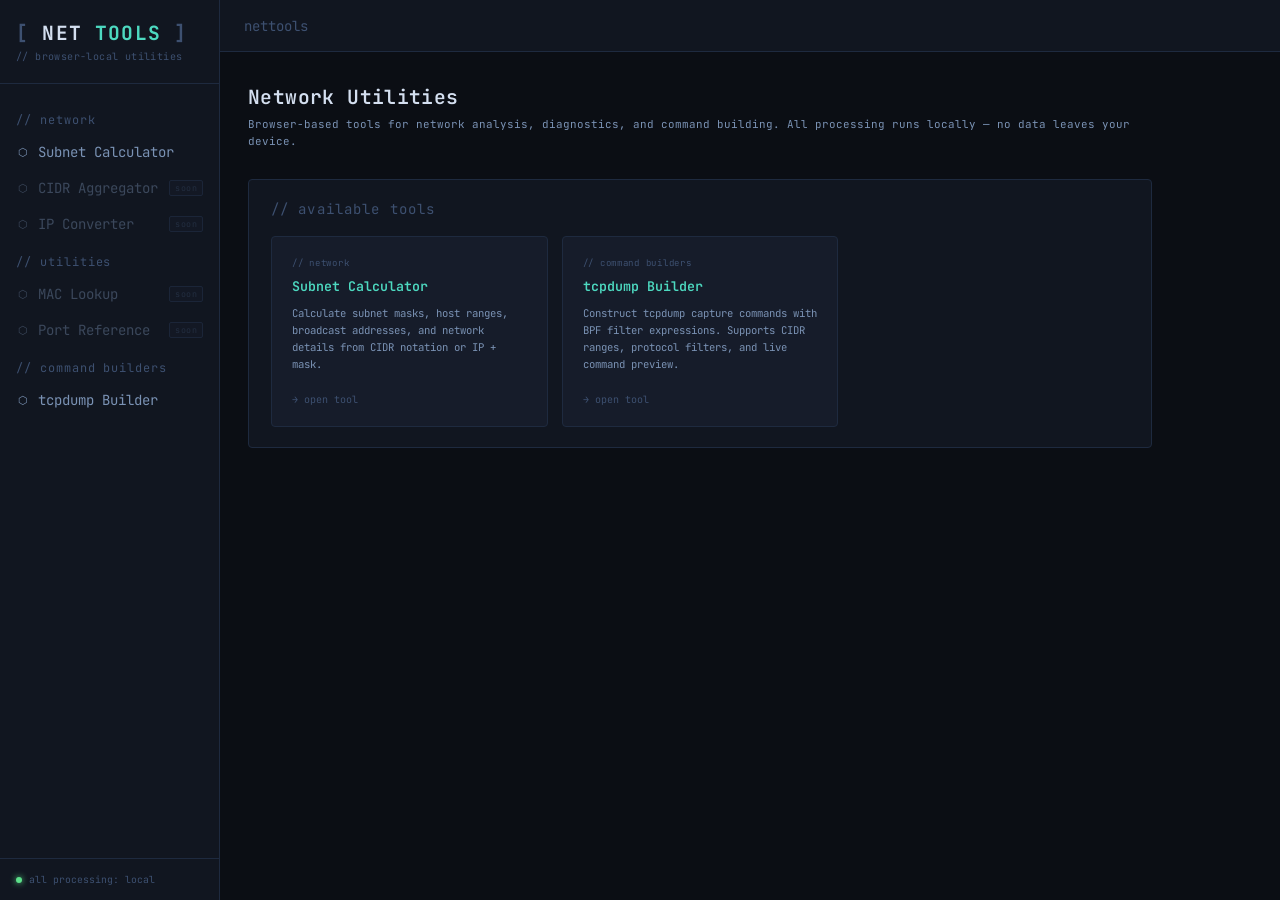
==== html/index.html @ 1a69f7a0 "separated the sidebar js from the main app.js file to make it more modular and easier to maintain. A" ====
<!DOCTYPE html>
<html lang="en">
<head>
  <meta charset="UTF-8" />
  <meta name="viewport" content="width=device-width, initial-scale=1.0" />
  <link rel="icon" type="image/svg+xml" href="favicon.svg" />
  <title>NetTools — Browser-Based Network Utilities</title>
  <link rel="preconnect" href="https://fonts.googleapis.com" />
  <link rel="preconnect" href="https://fonts.gstatic.com" crossorigin />
  <link href="https://fonts.googleapis.com/css2?family=JetBrains+Mono:wght@300;400;500;600;700&display=swap" rel="stylesheet" />
  <link rel="stylesheet" href="css/main.css" />
</head>
<body>
  <div id="sidebar-mount"></div>

  <!-- Main Content -->
  <main class="main-content">
    <header class="topbar">
      <div class="topbar-left">
        <button class="sidebar-toggle" id="sidebarToggle" aria-label="Toggle sidebar">☰</button>
        <div class="breadcrumb">
          <span class="bc-root">nettools</span>
        </div>
      </div>
    </header>

    <!-- Home -->
    <div class="tool-view" id="tool-home">
      <div class="tool-header">
        <h1 class="tool-title">Network Utilities</h1>
        <p class="tool-desc">Browser-based tools for network analysis, diagnostics, and command building. All processing runs locally — no data leaves your device.</p>
      </div>

      <div class="tool-body">
        <section class="panel">
          <div class="panel-label">// available tools</div>
          <div class="tool-cards">

            <a href="subnet.html" class="tool-card">
              <div class="tool-card-section">// network</div>
              <div class="tool-card-name">Subnet Calculator</div>
              <div class="tool-card-desc">Calculate subnet masks, host ranges, broadcast addresses, and network details from CIDR notation or IP + mask.</div>
              <div class="tool-card-arrow">→ open tool</div>
            </a>

            <a href="tcpdump.html" class="tool-card">
              <div class="tool-card-section">// command builders</div>
              <div class="tool-card-name">tcpdump Builder</div>
              <div class="tool-card-desc">Construct tcpdump capture commands with BPF filter expressions. Supports CIDR ranges, protocol filters, and live command preview.</div>
              <div class="tool-card-arrow">→ open tool</div>
            </a>

          </div>
        </section>
      </div>
    </div>
  </main>

  <script src="js/sidebar.js"></script>
</body>
</html>
---- html/css/main.css ----
/* ============================================================
   NetTools — Main Stylesheet
   Theme: terminal / network diagnostics
   Font:  JetBrains Mono throughout
   ============================================================ */

/* --- Tokens ------------------------------------------------ */
:root {
  --bg-base:       #0b0e14;
  --bg-surface:    #111620;
  --bg-raised:     #161c2a;
  --bg-hover:      #1c2436;

  --border:        #1e2a3f;
  --border-bright: #2a3d5c;

  --cyan:          #4dd9c0;
  --cyan-dim:      #2a7d6e;
  --cyan-glow:     rgba(77,217,192,0.15);

  --amber:         #e6a817;
  --red:           #e05c5c;
  --green:         #5ce08a;

  --text-primary:  #d4dff0;
  --text-secondary:#7a92b4;
  --text-muted:    #3d5070;

  --radius:        4px;
  --sidebar-w:     220px;
  --topbar-h:      52px;

  --font: 'JetBrains Mono', 'Fira Code', 'Consolas', monospace;
}

/* --- Reset ------------------------------------------------- */
*, *::before, *::after { box-sizing: border-box; margin: 0; padding: 0; }
html { font-size: 14px; }
body {
  font-family: var(--font);
  background: var(--bg-base);
  color: var(--text-primary);
  min-height: 100vh;
  display: flex;
  overflow-x: hidden;
}
a { color: var(--cyan); text-decoration: none; }
button { font-family: var(--font); cursor: pointer; }
input  { font-family: var(--font); }

/* --- Sidebar ---------------------------------------------- */
.sidebar {
  width: var(--sidebar-w);
  min-height: 100vh;
  background: var(--bg-surface);
  border-right: 1px solid var(--border);
  display: flex;
  flex-direction: column;
  position: fixed;
  top: 0; left: 0;
  z-index: 100;
  transition: transform 0.2s ease;
}

.sidebar-header {
  padding: 24px 16px 20px;
  border-bottom: 1px solid var(--border);
}

.logo {
  display: block;
  font-size: 1.4rem;
  font-weight: 700;
  letter-spacing: 0.06em;
  line-height: 1;
  color: inherit;
  text-decoration: none;
}
.logo-bracket { color: var(--text-muted); }
.logo-text    { color: var(--text-primary); }
.logo-accent  { color: var(--cyan); }

.logo-sub {
  font-size: 0.72rem;
  color: var(--text-muted);
  margin-top: 6px;
  letter-spacing: 0.04em;
}

/* Nav */
.tool-nav {
  flex: 1;
  padding: 16px 0;
  overflow-y: auto;
}

.nav-section-label {
  font-size: .85rem;
  color: var(--text-muted);
  letter-spacing: 0.08em;
  padding: 12px 16px 6px;
}

.nav-item {
  display: flex;
  align-items: center;
  gap: 10px;
  padding: 9px 16px;
  color: var(--text-secondary);
  font-size: 1rem;
  cursor: pointer;
  transition: background 0.15s, color 0.15s;
  border-left: 2px solid transparent;
  position: relative;
}
.nav-item:hover:not(.disabled) {
  background: var(--bg-hover);
  color: var(--text-primary);
}
.nav-item.active {
  color: var(--cyan);
  border-left-color: var(--cyan);
  background: var(--cyan-glow);
}
.nav-item.disabled {
  opacity: 0.4;
  cursor: not-allowed;
}
.nav-icon { font-size: 0.75rem; flex-shrink: 0; }
.nav-label { flex: 1; }
.nav-badge {
  font-size: 0.6rem;
  background: var(--bg-raised);
  border: 1px solid var(--border-bright);
  color: var(--text-muted);
  padding: 1px 5px;
  border-radius: 2px;
  letter-spacing: 0.05em;
}

.sidebar-footer {
  padding: 14px 16px;
  border-top: 1px solid var(--border);
  font-size: 0.7rem;
  color: var(--text-muted);
  display: flex;
  align-items: center;
  gap: 7px;
}
.footer-dot {
  width: 6px; height: 6px;
  border-radius: 50%;
  background: var(--text-muted);
  flex-shrink: 0;
}
.footer-dot.online { background: var(--green); box-shadow: 0 0 6px var(--green); }

/* --- Main -------------------------------------------------- */
.main-content {
  flex: 1;
  margin-left: var(--sidebar-w);
  display: flex;
  flex-direction: column;
  min-height: 100vh;
}

/* Topbar */
.topbar {
  height: var(--topbar-h);
  border-bottom: 1px solid var(--border);
  display: flex;
  align-items: center;
  justify-content: space-between;
  padding: 0 24px;
  background: var(--bg-surface);
  position: sticky;
  top: 0;
  z-index: 50;
}
.topbar-left { display: flex; align-items: center; gap: 14px; }

.sidebar-toggle {
  display: none;
  background: none;
  border: 1px solid var(--border);
  color: var(--text-secondary);
  padding: 4px 8px;
  border-radius: var(--radius);
  font-size: 1rem;
  line-height: 1;
}

.breadcrumb { font-size: 1rem; color: var(--text-muted); }
.bc-sep { margin: 0 5px; }
.bc-current { color: var(--text-secondary); }

.privacy-badge {
  font-size: 0.7rem;
  color: var(--green);
  display: flex;
  align-items: center;
  gap: 6px;
  border: 1px solid rgba(92,224,138,0.25);
  background: rgba(92,224,138,0.06);
  padding: 4px 10px;
  border-radius: 2px;
}
.privacy-badge .dot {
  width: 5px; height: 5px;
  border-radius: 50%;
  background: var(--green);
  box-shadow: 0 0 5px var(--green);
}

/* --- Tool View -------------------------------------------- */
.tool-view { padding: 32px 28px; max-width: 960px; }

.tool-header { margin-bottom: 28px; }
.tool-title {
  font-size: 1.4rem;
  font-weight: 600;
  color: var(--text-primary);
  letter-spacing: 0.02em;
  margin-bottom: 6px;
}
.tool-desc {
  font-size: 0.78rem;
  color: var(--text-secondary);
  line-height: 1.6;
}

.tool-body { display: flex; flex-direction: column; gap: 20px; }

/* --- Panels ----------------------------------------------- */
.panel {
  background: var(--bg-surface);
  border: 1px solid var(--border);
  border-radius: var(--radius);
  padding: 20px 22px;
}

.panel-label {
  font-size: 1rem;
  color: var(--text-muted);
  letter-spacing: 0.08em;
  margin-bottom: 18px;
}

/* --- Inputs ----------------------------------------------- */
.input-group { margin-bottom: 16px; }
.input-group.half { flex: 1; margin-bottom: 0; }

.field-label {
  display: block;
  font-size: 0.85rem;
  color: var(--text-secondary);
  margin-bottom: 7px;
  letter-spacing: 0.04em;
}

.mono-input {
  background: var(--bg-base);
  border: 1px solid var(--border-bright);
  color: var(--text-primary);
  padding: 10px 14px;
  border-radius: var(--radius);
  font-size: 0.9rem;
  width: 100%;
  outline: none;
  transition: border-color 0.15s, box-shadow 0.15s;
}
.mono-input:focus {
  border-color: var(--cyan);
  box-shadow: 0 0 0 2px var(--cyan-glow);
}
.mono-input.large { font-size: 1.05rem; padding: 12px 16px; }
.mono-input.inline {
  width: 60px;
  display: inline-block;
  padding: 4px 8px;
  font-size: 0.85rem;
  margin: 0 6px;
  vertical-align: middle;
}
.mono-input.error { border-color: var(--red); box-shadow: 0 0 0 2px rgba(224,92,92,0.15); }

.input-row {
  display: flex;
  gap: 10px;
}
.input-row .mono-input { flex: 1; }

.input-hint {
  font-size: 0.7rem;
  color: var(--text-muted);
  margin-top: 8px;
}
.hint-val {
  color: var(--cyan-dim);
  cursor: pointer;
  transition: color 0.15s;
}
.hint-val:hover { color: var(--cyan); }

.divider-or {
  text-align: center;
  font-size: 0.7rem;
  color: var(--text-muted);
  margin: 16px 0;
  letter-spacing: 0.06em;
}

.split-input { display: flex; gap: 16px; }

.error-box {
  background: rgba(224,92,92,0.08);
  border: 1px solid rgba(224,92,92,0.3);
  color: var(--red);
  padding: 10px 14px;
  border-radius: var(--radius);
  font-size: 0.8rem;
  margin-top: 12px;
}

/* --- Buttons ---------------------------------------------- */
.btn-primary {
  background: var(--cyan);
  color: var(--bg-base);
  border: none;
  padding: 10px 20px;
  border-radius: var(--radius);
  font-size: 0.85rem;
  font-weight: 600;
  letter-spacing: 0.04em;
  transition: opacity 0.15s, transform 0.1s;
  white-space: nowrap;
}
.btn-primary:hover  { opacity: 0.88; }
.btn-primary:active { transform: scale(0.97); }

.btn-secondary {
  background: transparent;
  color: var(--cyan);
  border: 1px solid var(--cyan-dim);
  padding: 7px 16px;
  border-radius: var(--radius);
  font-size: 0.82rem;
  font-weight: 500;
  transition: background 0.15s, border-color 0.15s;
}
.btn-secondary:hover {
  background: var(--cyan-glow);
  border-color: var(--cyan);
}

/* --- Results Grid ----------------------------------------- */
.result-grid {
  display: grid;
  grid-template-columns: repeat(auto-fill, minmax(260px, 1fr));
  gap: 12px;
}

.result-card {
  background: var(--bg-raised);
  border: 1px solid var(--border);
  border-radius: var(--radius);
  padding: 14px 16px;
  position: relative;
  transition: border-color 0.15s;
}
.result-card:hover { border-color: var(--border-bright); }

.result-card.highlight {
  border-color: var(--cyan-dim);
  background: linear-gradient(135deg, var(--bg-raised), rgba(77,217,192,0.04));
}

.result-label {
  font-size: 0.68rem;
  color: var(--text-muted);
  letter-spacing: 0.07em;
  text-transform: uppercase;
  margin-bottom: 6px;
}

.result-value {
  font-size: 1rem;
  font-weight: 500;
  color: var(--text-primary);
  word-break: break-all;
}
.result-value.cyan { color: var(--cyan); }
.result-value.amber { color: var(--amber); }
.result-value.green { color: var(--green); }
.result-value.red   { color: var(--red); }

.result-sub {
  font-size: 0.7rem;
  color: var(--text-secondary);
  margin-top: 4px;
}

.copy-btn {
  position: absolute;
  top: 10px; right: 10px;
  background: none;
  border: 1px solid var(--border);
  color: var(--text-muted);
  font-size: 0.65rem;
  padding: 2px 6px;
  border-radius: 2px;
  opacity: 0;
  transition: opacity 0.15s, color 0.15s, border-color 0.15s;
  font-family: var(--font);
}
.result-card:hover .copy-btn { opacity: 1; }
.copy-btn:hover { color: var(--cyan); border-color: var(--cyan-dim); }
.copy-btn.copied { color: var(--green); border-color: var(--green); opacity: 1; }

/* --- Address Map ------------------------------------------ */
.map-legend {
  display: flex;
  gap: 18px;
  font-size: 0.72rem;
  color: var(--text-secondary);
  margin-bottom: 14px;
  flex-wrap: wrap;
}
.legend-dot {
  display: inline-block;
  width: 8px; height: 8px;
  border-radius: 1px;
  margin-right: 5px;
  vertical-align: middle;
}
.legend-dot.network   { background: var(--amber); }
.legend-dot.broadcast { background: var(--red); }
.legend-dot.usable    { background: var(--cyan); }

.addr-map {
  display: flex;
  flex-wrap: wrap;
  gap: 2px;
  min-height: 32px;
}

.addr-block {
  height: 18px;
  border-radius: 1px;
  transition: opacity 0.2s;
  cursor: default;
  position: relative;
}
.addr-block.network   { background: var(--amber); }
.addr-block.broadcast { background: var(--red); }
.addr-block.usable    { background: var(--cyan); opacity: 0.55; }
.addr-block:hover { opacity: 1 !important; }

.map-note {
  font-size: 0.7rem;
  color: var(--text-muted);
  margin-top: 10px;
  line-height: 1.5;
}

/* --- Subnet Split ----------------------------------------- */
.split-controls {
  display: flex;
  align-items: center;
  gap: 12px;
  flex-wrap: wrap;
  margin-bottom: 16px;
  font-size: 0.82rem;
  color: var(--text-secondary);
}

.subnets-table-wrap {
  overflow-x: auto;
}

.subnets-table {
  width: 100%;
  border-collapse: collapse;
  font-size: 0.78rem;
}
.subnets-table th {
  text-align: left;
  color: var(--text-muted);
  font-size: 0.68rem;
  letter-spacing: 0.07em;
  text-transform: uppercase;
  padding: 6px 12px;
  border-bottom: 1px solid var(--border);
}
.subnets-table td {
  padding: 8px 12px;
  border-bottom: 1px solid var(--border);
  color: var(--text-primary);
  white-space: nowrap;
}
.subnets-table tr:last-child td { border-bottom: none; }
.subnets-table tr:hover td { background: var(--bg-hover); }
.subnets-table td.mono-cell { font-size: 0.82rem; }
.subnets-table td.dim { color: var(--text-secondary); }

.table-overflow-note {
  font-size: 0.7rem;
  color: var(--text-muted);
  margin-top: 10px;
  font-style: italic;
}

/* --- Responsive ------------------------------------------- */
@media (max-width: 720px) {
  .sidebar {
    transform: translateX(-100%);
  }
  .sidebar.open {
    transform: translateX(0);
  }
  .sidebar-toggle { display: block; }
  .main-content { margin-left: 0; }
  .tool-view { padding: 20px 16px; }
  .split-input { flex-direction: column; }
  .result-grid { grid-template-columns: 1fr; }
}

/* --- tcpdump Builder -------------------------------------- */

/* Side-by-side pair of inputs (verbosity + count) */
.tcpdump-row {
  display: flex;
  gap: 16px;
  margin-bottom: 16px;
}
.tcpdump-row .input-group { flex: 1; margin-bottom: 0; }

/* Select styled to match mono-input */
select.mono-input {
  appearance: none;
  -webkit-appearance: none;
  background-image: url("data:image/svg+xml,%3Csvg xmlns='http://www.w3.org/2000/svg' width='10' height='6' viewBox='0 0 10 6'%3E%3Cpath fill='%237a92b4' d='M0 0l5 6 5-6z'/%3E%3C/svg%3E");
  background-repeat: no-repeat;
  background-position: right 12px center;
  padding-right: 32px;
  cursor: pointer;
}
select.mono-input option { background: var(--bg-raised); }

.filter-proto { max-width: 260px; }

/* Checkbox toggle rows — stacked with generous vertical spacing */
.option-toggles {
  display: flex;
  flex-direction: column;
  gap: 14px;
  margin-top: 20px;
  padding-top: 16px;
  border-top: 1px solid var(--border);
}

.toggle-row {
  display: flex;
  align-items: center;
  gap: 10px;
  cursor: pointer;
  font-size: 0.8rem;
  color: var(--text-secondary);
  transition: color 0.15s;
  user-select: none;
}
.toggle-row:hover { color: var(--text-primary); }

.toggle-check {
  accent-color: var(--cyan);
  width: 14px;
  height: 14px;
  flex-shrink: 0;
  cursor: pointer;
}

.toggle-label {
  display: flex;
  align-items: center;
  gap: 8px;
}

.toggle-flag {
  font-size: 0.7rem;
  color: var(--cyan);
  border: 1px solid var(--cyan-dim);
  padding: 1px 5px;
  border-radius: 2px;
  letter-spacing: 0.04em;
}

/* Filter grid — three columns (src / dst / either) */
.filter-grid {
  display: grid;
  grid-template-columns: 1fr 1fr 1fr;
  gap: 24px;
  margin-top: 20px;
}

.filter-section-label {
  font-size: 0.65rem;
  color: var(--text-muted);
  letter-spacing: 0.1em;
  margin-bottom: 12px;
  padding-bottom: 7px;
  border-bottom: 1px solid var(--border);
}

/* Per-field validation messages */
.field-msg {
  font-size: 0.68rem;
  margin-top: 5px;
  line-height: 1.4;
  min-height: 0;
}
.field-msg.error   { color: var(--red); }
.field-msg.warning { color: var(--amber); }

/* Command output error state — amber border when inputs have errors */
.cmd-output.has-errors {
  border-color: rgba(230,168,23,0.5);
}

/* Disabled copy button */
.btn-primary:disabled {
  opacity: 0.35;
  cursor: not-allowed;
}
.btn-primary:disabled:hover { opacity: 0.35; }

/* Static hint keyword (no hover behavior) */
.hint-val-static {
  color: var(--cyan-dim);
  font-family: var(--font);
}

/* Generated command output block */
.cmd-output {
  display: flex;
  align-items: flex-start;
  gap: 10px;
  background: var(--bg-base);
  border: 1px solid var(--border-bright);
  border-radius: var(--radius);
  padding: 16px 20px;
  margin-bottom: 16px;
  min-height: 60px;
}

.cmd-prompt {
  color: var(--cyan);
  font-size: 1rem;
  line-height: 1.6;
  flex-shrink: 0;
  margin-top: 1px;
}

.cmd-output code {
  font-family: var(--font);
  font-size: 0.92rem;
  color: var(--text-primary);
  line-height: 1.6;
  word-break: break-all;
  white-space: pre-wrap;
  flex: 1;
}

/* Copy button row */
.cmd-actions {
  display: flex;
  align-items: center;
  gap: 14px;
  flex-wrap: wrap;
}

.copy-feedback {
  font-size: 0.78rem;
  color: var(--text-muted);
  transition: color 0.15s;
}
.copy-feedback.copied { color: var(--green); }

.auto-copy-note {
  font-size: 0.72rem;
  color: var(--cyan-dim);
  margin-left: auto;
  letter-spacing: 0.03em;
  transition: opacity 0.2s;
}

/* Responsive */
@media (max-width: 720px) {
  .tcpdump-row   { flex-direction: column; }
  .filter-grid   { grid-template-columns: 1fr; }
  .filter-proto  { max-width: 100%; }
  .auto-copy-note { margin-left: 0; }
}

/* --- Home Tool Cards -------------------------------------- */
.tool-cards {
  display: grid;
  grid-template-columns: repeat(auto-fill, minmax(260px, 1fr));
  gap: 14px;
}

.tool-card {
  display: flex;
  flex-direction: column;
  gap: 6px;
  background: var(--bg-raised);
  border: 1px solid var(--border);
  border-radius: var(--radius);
  padding: 20px;
  text-decoration: none;
  color: var(--text-primary);
  transition: border-color 0.15s, background 0.15s;
}
.tool-card:hover {
  border-color: var(--cyan-dim);
  background: var(--bg-hover);
  color: var(--text-primary);
}

.tool-card-section {
  font-size: 0.65rem;
  color: var(--text-muted);
  letter-spacing: 0.08em;
  margin-bottom: 2px;
}

.tool-card-name {
  font-size: 0.95rem;
  font-weight: 600;
  color: var(--cyan);
}

.tool-card-desc {
  font-size: 0.76rem;
  color: var(--text-secondary);
  line-height: 1.6;
  margin-top: 4px;
}

.tool-card-arrow {
  font-size: 0.72rem;
  color: var(--text-muted);
  margin-top: auto;
  padding-top: 14px;
  transition: color 0.15s;
}
.tool-card:hover .tool-card-arrow { color: var(--cyan); }

/* --- Scrollbar -------------------------------------------- */
::-webkit-scrollbar { width: 6px; height: 6px; }
::-webkit-scrollbar-track { background: var(--bg-base); }
::-webkit-scrollbar-thumb { background: var(--border-bright); border-radius: 3px; }
::-webkit-scrollbar-thumb:hover { background: var(--text-muted); }

/* --- Selection -------------------------------------------- */
::selection { background: var(--cyan-glow); color: var(--cyan); }
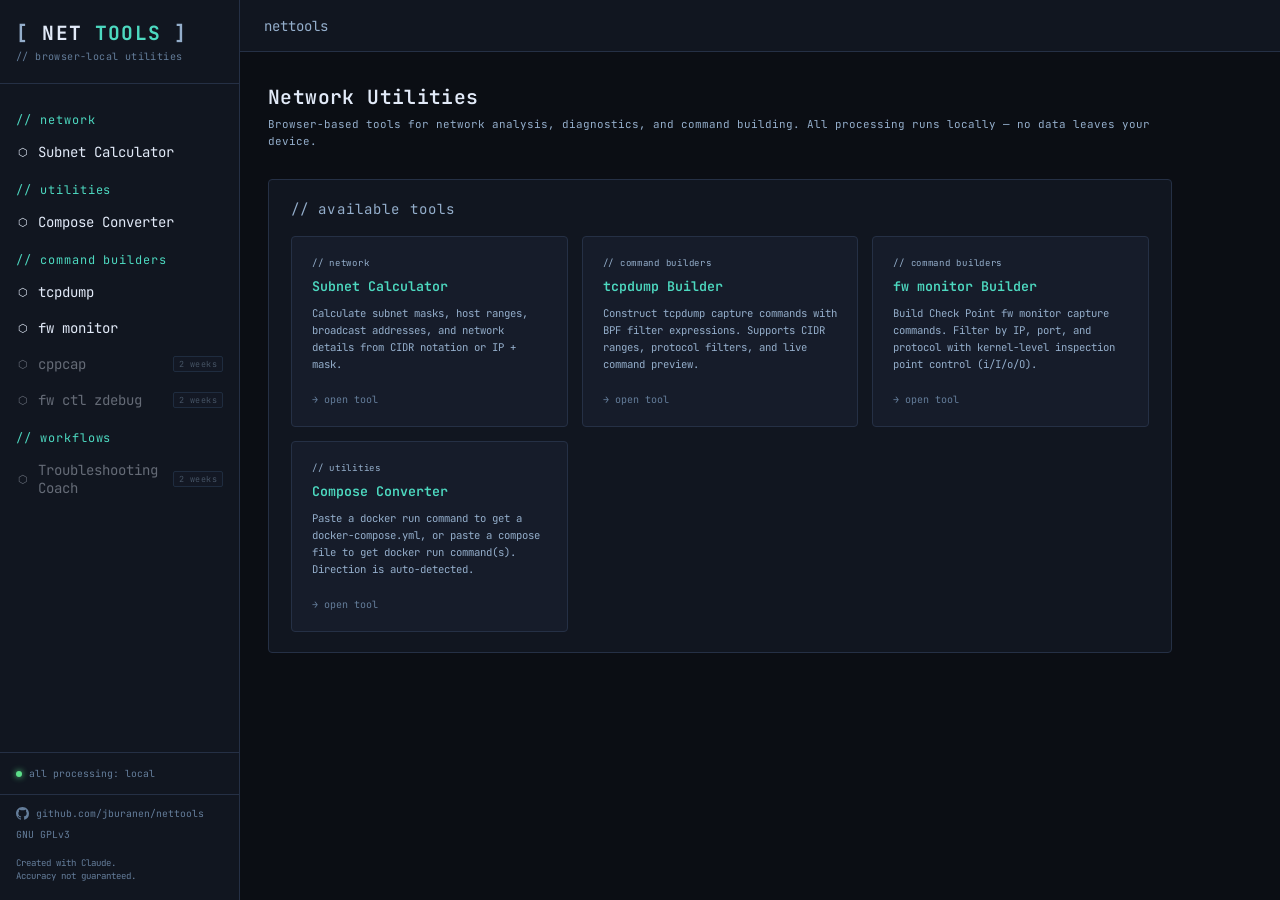
==== commit cedb0888: "initial commit with compose converter" ====
--- a/html/index.html
+++ b/html/index.html
@@ -50,6 +50,20 @@
               <div class="tool-card-arrow">→ open tool</div>
             </a>
 
+            <a href="fw-monitor.html" class="tool-card">
+              <div class="tool-card-section">// command builders</div>
+              <div class="tool-card-name">fw monitor Builder</div>
+              <div class="tool-card-desc">Build Check Point fw monitor capture commands. Filter by IP, port, and protocol with kernel-level inspection point control (i/I/o/O).</div>
+              <div class="tool-card-arrow">→ open tool</div>
+            </a>
+
+            <a href="compose-converter.html" class="tool-card">
+              <div class="tool-card-section">// utilities</div>
+              <div class="tool-card-name">Compose Converter</div>
+              <div class="tool-card-desc">Paste a docker run command to get a docker-compose.yml, or paste a compose file to get docker run command(s). Direction is auto-detected.</div>
+              <div class="tool-card-arrow">→ open tool</div>
+            </a>
+
           </div>
         </section>
       </div>
--- a/html/css/main.css
+++ b/html/css/main.css
@@ -11,23 +11,23 @@
   --bg-raised:     #161c2a;
   --bg-hover:      #1c2436;
 
-  --border:        #1e2a3f;
-  --border-bright: #2a3d5c;
+  --border:        #253045;
+  --border-bright: #344f6e;
 
   --cyan:          #4dd9c0;
-  --cyan-dim:      #2a7d6e;
+  --cyan-dim:      #3aad96;
   --cyan-glow:     rgba(77,217,192,0.15);
 
   --amber:         #e6a817;
   --red:           #e05c5c;
   --green:         #5ce08a;
 
-  --text-primary:  #d4dff0;
-  --text-secondary:#7a92b4;
-  --text-muted:    #3d5070;
+  --text-primary:  #e2eaf8;
+  --text-secondary:#94aecb;
+  --text-muted:    #647d9a;
 
   --radius:        4px;
-  --sidebar-w:     220px;
+  --sidebar-w:     240px;
   --topbar-h:      52px;
 
   --font: 'JetBrains Mono', 'Fira Code', 'Consolas', monospace;
@@ -76,7 +76,7 @@
   color: inherit;
   text-decoration: none;
 }
-.logo-bracket { color: var(--text-muted); }
+.logo-bracket { color: var(--text-secondary); }
 .logo-text    { color: var(--text-primary); }
 .logo-accent  { color: var(--cyan); }
 
@@ -96,7 +96,7 @@
 
 .nav-section-label {
   font-size: .85rem;
-  color: var(--text-muted);
+  color: var(--cyan);
   letter-spacing: 0.08em;
   padding: 12px 16px 6px;
 }
@@ -106,7 +106,7 @@
   align-items: center;
   gap: 10px;
   padding: 9px 16px;
-  color: var(--text-secondary);
+  color: var(--text-primary);
   font-size: 1rem;
   cursor: pointer;
   transition: background 0.15s, color 0.15s;
@@ -132,7 +132,7 @@
   font-size: 0.6rem;
   background: var(--bg-raised);
   border: 1px solid var(--border-bright);
-  color: var(--text-muted);
+  color: var(--text-secondary);
   padding: 1px 5px;
   border-radius: 2px;
   letter-spacing: 0.05em;
@@ -154,6 +154,31 @@
   flex-shrink: 0;
 }
 .footer-dot.online { background: var(--green); box-shadow: 0 0 6px var(--green); }
+
+.sidebar-meta {
+  padding: 12px 16px 16px;
+  border-top: 1px solid var(--border);
+  display: flex;
+  flex-direction: column;
+  gap: 8px;
+}
+
+.meta-github {
+  display: flex;
+  align-items: center;
+  gap: 7px;
+  font-size: 0.7rem;
+  color: var(--text-muted);
+  text-decoration: none;
+  transition: color 0.15s;
+}
+.meta-github:hover { color: var(--cyan); }
+
+.meta-disclaimer {
+  font-size: 0.65rem;
+  color: var(--text-muted);
+  line-height: 1.5;
+}
 
 /* --- Main -------------------------------------------------- */
 .main-content {
@@ -175,7 +200,7 @@
   background: var(--bg-surface);
   position: sticky;
   top: 0;
-  z-index: 50;
+  z-index: 200;
 }
 .topbar-left { display: flex; align-items: center; gap: 14px; }
 
@@ -190,9 +215,9 @@
   line-height: 1;
 }
 
-.breadcrumb { font-size: 1rem; color: var(--text-muted); }
+.breadcrumb { font-size: 1rem; color: var(--text-secondary); }
 .bc-sep { margin: 0 5px; }
-.bc-current { color: var(--text-secondary); }
+.bc-current { color: var(--text-primary); }
 
 .privacy-badge {
   font-size: 0.7rem;
@@ -241,7 +266,7 @@
 
 .panel-label {
   font-size: 1rem;
-  color: var(--text-muted);
+  color: var(--text-secondary);
   letter-spacing: 0.08em;
   margin-bottom: 18px;
 }
@@ -523,6 +548,9 @@
   .tool-view { padding: 20px 16px; }
   .split-input { flex-direction: column; }
   .result-grid { grid-template-columns: 1fr; }
+
+  /* Prevent iOS auto-zoom when focusing inputs smaller than 16px */
+  .mono-input { font-size: 16px; }
 }
 
 /* --- tcpdump Builder -------------------------------------- */
@@ -539,7 +567,7 @@
 select.mono-input {
   appearance: none;
   -webkit-appearance: none;
-  background-image: url("data:image/svg+xml,%3Csvg xmlns='http://www.w3.org/2000/svg' width='10' height='6' viewBox='0 0 10 6'%3E%3Cpath fill='%237a92b4' d='M0 0l5 6 5-6z'/%3E%3C/svg%3E");
+  background-image: url("data:image/svg+xml,%3Csvg xmlns='http://www.w3.org/2000/svg' width='10' height='6' viewBox='0 0 10 6'%3E%3Cpath fill='%2394aecb' d='M0 0l5 6 5-6z'/%3E%3C/svg%3E");
   background-repeat: no-repeat;
   background-position: right 12px center;
   padding-right: 32px;
@@ -604,7 +632,7 @@
 
 .filter-section-label {
   font-size: 0.65rem;
-  color: var(--text-muted);
+  color: var(--text-secondary);
   letter-spacing: 0.1em;
   margin-bottom: 12px;
   padding-bottom: 7px;
@@ -728,7 +756,7 @@
 
 .tool-card-section {
   font-size: 0.65rem;
-  color: var(--text-muted);
+  color: var(--text-secondary);
   letter-spacing: 0.08em;
   margin-bottom: 2px;
 }
@@ -754,6 +782,73 @@
   transition: color 0.15s;
 }
 .tool-card:hover .tool-card-arrow { color: var(--cyan); }
+
+/* --- Compose Converter ------------------------------------ */
+
+.compose-input {
+  min-height: 180px;
+  resize: vertical;
+  line-height: 1.6;
+}
+
+.detection-badge {
+  font-size: 0.72rem;
+  color: var(--text-muted);
+  margin-top: 10px;
+  min-height: 16px;
+  transition: color 0.2s;
+}
+.detection-run,
+.detection-compose { color: var(--cyan); }
+.detection-unknown  { color: var(--amber); }
+
+.compose-output-pre {
+  font-family: var(--font);
+  font-size: 0.85rem;
+  color: var(--text-primary);
+  background: var(--bg-base);
+  border: 1px solid var(--border-bright);
+  border-radius: var(--radius);
+  padding: 16px 20px;
+  overflow-x: auto;
+  white-space: pre;
+  line-height: 1.6;
+  margin-bottom: 14px;
+}
+
+.service-block-label {
+  font-size: 0.72rem;
+  color: var(--text-muted);
+  margin-bottom: 6px;
+  letter-spacing: 0.04em;
+}
+
+.convert-error {
+  font-size: 0.82rem;
+  color: var(--amber);
+  padding: 10px 0 14px;
+}
+
+.warning-list { margin-bottom: 14px; }
+
+.warning-items {
+  list-style: none;
+  display: flex;
+  flex-direction: column;
+  gap: 5px;
+}
+.warning-items li {
+  font-size: 0.72rem;
+  color: var(--amber);
+  padding-left: 14px;
+  position: relative;
+  line-height: 1.5;
+}
+.warning-items li::before {
+  content: '!';
+  position: absolute;
+  left: 0;
+}
 
 /* --- Scrollbar -------------------------------------------- */
 ::-webkit-scrollbar { width: 6px; height: 6px; }
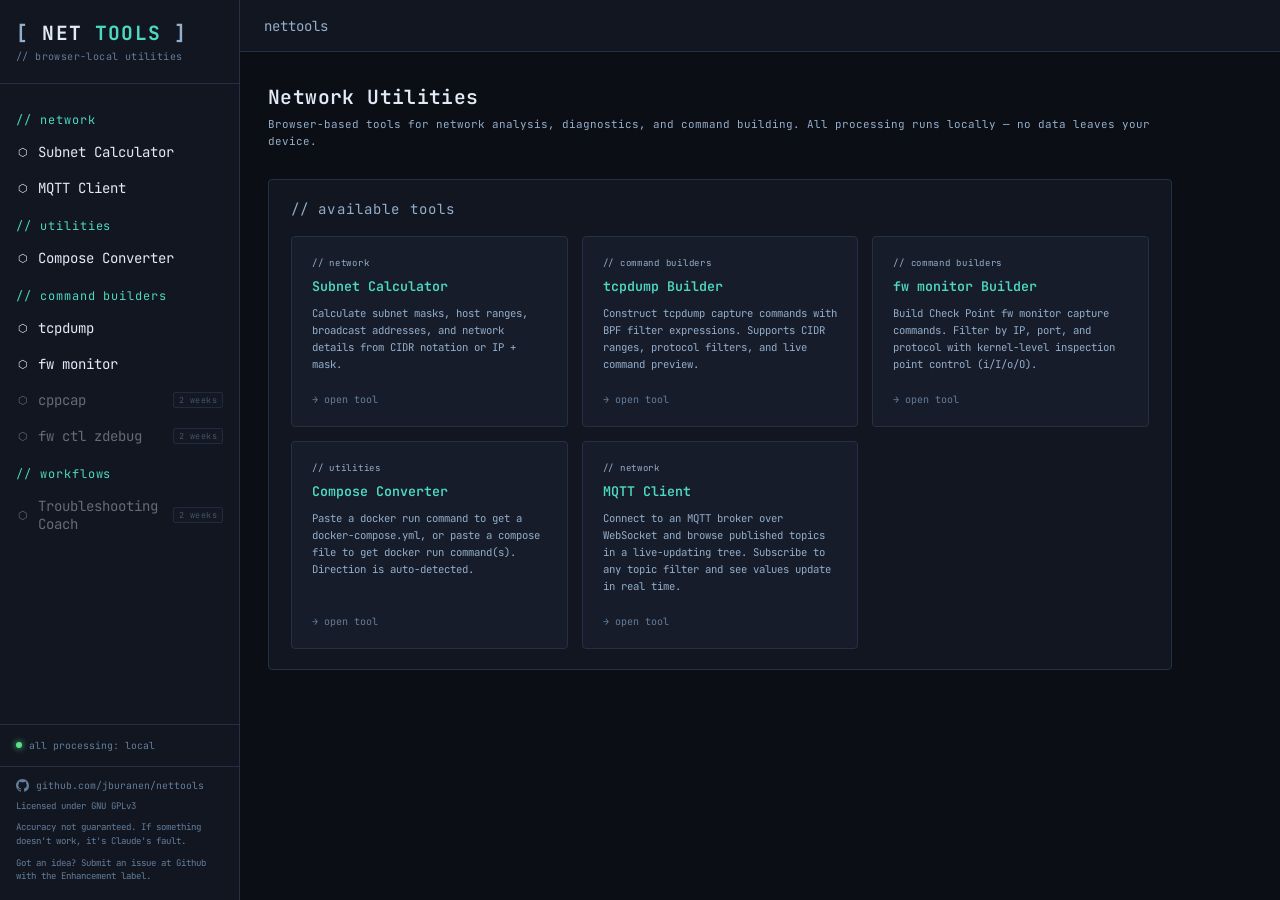
==== commit c340727e: "initial launch of mqtt client" ====
--- a/html/index.html
+++ b/html/index.html
@@ -64,6 +64,13 @@
               <div class="tool-card-arrow">→ open tool</div>
             </a>
 
+            <a href="mqtt.html" class="tool-card">
+              <div class="tool-card-section">// network</div>
+              <div class="tool-card-name">MQTT Client</div>
+              <div class="tool-card-desc">Connect to an MQTT broker over WebSocket and browse published topics in a live-updating tree. Subscribe to any topic filter and see values update in real time.</div>
+              <div class="tool-card-arrow">→ open tool</div>
+            </a>
+
           </div>
         </section>
       </div>
--- a/html/css/main.css
+++ b/html/css/main.css
@@ -58,7 +58,7 @@
   flex-direction: column;
   position: fixed;
   top: 0; left: 0;
-  z-index: 100;
+  z-index: 300;
   transition: transform 0.2s ease;
 }
 
@@ -173,6 +173,13 @@
   transition: color 0.15s;
 }
 .meta-github:hover { color: var(--cyan); }
+
+.meta-link {
+  color: var(--text-muted);
+  text-decoration: none;
+  transition: color 0.15s;
+}
+.meta-link:hover { color: var(--cyan); }
 
 .meta-disclaimer {
   font-size: 0.65rem;
@@ -858,3 +865,215 @@
 
 /* --- Selection -------------------------------------------- */
 ::selection { background: var(--cyan-glow); color: var(--cyan); }
+
+/* --- MQTT Client ------------------------------------------ */
+
+.tool-view--wide { max-width: 1200px; }
+
+/* Connection row */
+.mqtt-conn-row {
+  display: flex;
+  gap: 10px;
+  flex-wrap: wrap;
+  align-items: flex-end;
+}
+.mqtt-broker-group { flex: 2 1 220px; margin-bottom: 0; }
+.mqtt-port-group   { flex: 0 0 90px;  margin-bottom: 0; }
+.mqtt-path-group   { flex: 0 0 100px; margin-bottom: 0; }
+.mqtt-proto-group  { flex: 0 0 100px; margin-bottom: 0; }
+
+.mqtt-conn-actions {
+  display: flex;
+  align-items: center;
+  gap: 16px;
+  margin-top: 14px;
+}
+
+.mqtt-status {
+  display: flex;
+  align-items: center;
+  gap: 8px;
+  font-size: 0.78rem;
+}
+
+.mqtt-status-dot {
+  width: 8px;
+  height: 8px;
+  border-radius: 50%;
+  background: var(--text-muted);
+  flex-shrink: 0;
+  transition: background 0.2s, box-shadow 0.2s;
+}
+.mqtt-status-dot.dot--connected  { background: var(--green); box-shadow: 0 0 6px var(--green); }
+.mqtt-status-dot.dot--connecting { background: var(--amber); box-shadow: 0 0 6px var(--amber); animation: mqtt-pulse 1s ease-in-out infinite; }
+.mqtt-status-dot.dot--error      { background: var(--red);   box-shadow: 0 0 6px var(--red); }
+
+@keyframes mqtt-pulse {
+  0%, 100% { opacity: 1; }
+  50%       { opacity: 0.35; }
+}
+
+.mqtt-status-text { color: var(--text-secondary); }
+
+/* Subscriptions */
+.mqtt-sub-row {
+  display: flex;
+  gap: 10px;
+  align-items: center;
+}
+.mqtt-sub-row .mono-input { flex: 1; }
+
+.mqtt-subs-list {
+  display: flex;
+  flex-wrap: wrap;
+  gap: 8px;
+  margin-top: 12px;
+  min-height: 0;
+}
+
+.mqtt-sub-chip {
+  display: inline-flex;
+  align-items: center;
+  gap: 6px;
+  background: var(--bg-raised);
+  border: 1px solid var(--border-bright);
+  border-radius: 3px;
+  padding: 4px 8px 4px 10px;
+}
+
+.mqtt-sub-filter {
+  font-size: 0.82rem;
+  color: var(--cyan);
+}
+
+.mqtt-sub-remove {
+  background: none;
+  border: none;
+  color: var(--text-muted);
+  font-size: 1rem;
+  line-height: 1;
+  padding: 0 2px;
+  cursor: pointer;
+  transition: color 0.15s;
+  font-family: var(--font);
+}
+.mqtt-sub-remove:hover { color: var(--red); }
+
+/* Tree toolbar */
+.mqtt-tree-toolbar {
+  display: flex;
+  align-items: center;
+  justify-content: space-between;
+  flex-wrap: wrap;
+  gap: 10px;
+  margin-bottom: 14px;
+  padding-bottom: 12px;
+  border-bottom: 1px solid var(--border);
+}
+
+.mqtt-stats {
+  font-size: 0.78rem;
+  color: var(--text-muted);
+}
+
+.mqtt-tree-actions {
+  display: flex;
+  gap: 8px;
+}
+
+/* Tree view */
+.mqtt-tree {
+  overflow-x: auto;
+}
+
+.tree-node { /* structural container only */ }
+
+.tree-row {
+  display: flex;
+  align-items: center;
+  gap: 6px;
+  min-height: 30px;
+  padding-top: 3px;
+  padding-bottom: 3px;
+  padding-right: 12px;
+  border-radius: var(--radius);
+  transition: background 0.12s;
+  white-space: nowrap;
+}
+.tree-row:hover { background: var(--bg-hover); }
+
+/* Flash animation on value update */
+@keyframes tree-flash {
+  0%   { background: rgba(230, 168, 23, 0.28); }
+  100% { background: transparent; }
+}
+.tree-row--flash { animation: tree-flash 1.4s ease-out; }
+
+.tree-toggle {
+  flex-shrink: 0;
+  width: 18px;
+  height: 18px;
+  background: none;
+  border: none;
+  color: var(--text-muted);
+  font-size: 0.75rem;
+  padding: 0;
+  cursor: pointer;
+  display: flex;
+  align-items: center;
+  justify-content: center;
+  transition: color 0.15s;
+}
+.tree-toggle:hover { color: var(--cyan); }
+
+.tree-spacer {
+  flex-shrink: 0;
+  width: 18px;
+  height: 1px;
+  display: inline-block;
+}
+
+.tree-segment {
+  color: var(--text-secondary);
+  font-size: 0.88rem;
+  flex-shrink: 0;
+}
+.tree-segment--branch {
+  color: var(--text-primary);
+  font-weight: 500;
+}
+
+.tree-value {
+  margin-left: 12px;
+  color: var(--cyan);
+  font-size: 0.88rem;
+  max-width: 480px;
+  overflow: hidden;
+  text-overflow: ellipsis;
+}
+
+.tree-age {
+  margin-left: 10px;
+  color: var(--text-muted);
+  font-size: 0.7rem;
+  min-width: 62px;
+  text-align: right;
+  flex-shrink: 0;
+}
+
+.tree-count {
+  margin-left: 6px;
+  color: var(--border-bright);
+  font-size: 0.68rem;
+  flex-shrink: 0;
+}
+
+.tree-children { /* children are indented via padding-left on .tree-row */ }
+
+@media (max-width: 720px) {
+  .mqtt-conn-row   { flex-direction: column; }
+  .mqtt-port-group,
+  .mqtt-path-group,
+  .mqtt-proto-group { flex: 1 1 100%; }
+  .tree-value { max-width: 180px; }
+}
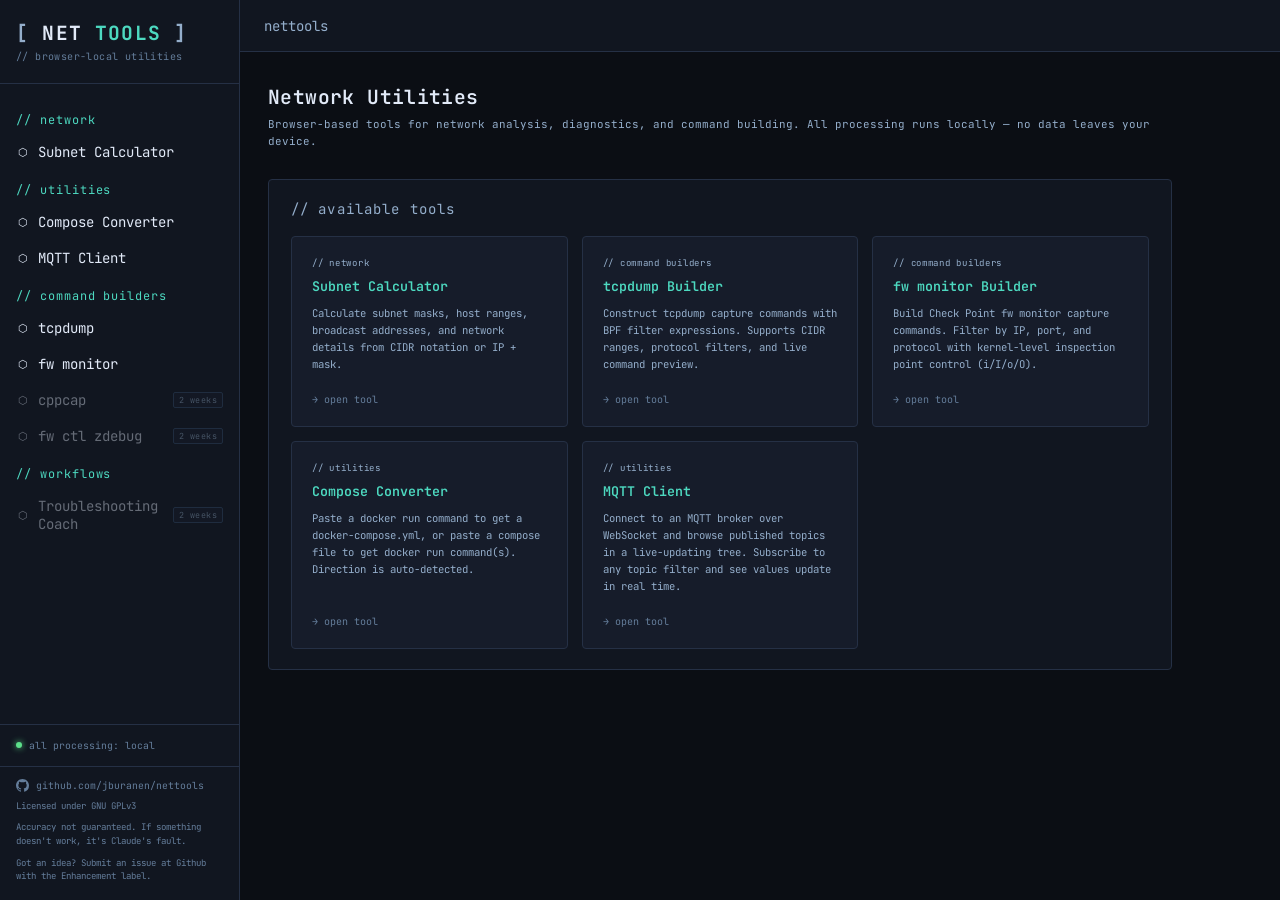
==== commit f3f8f868: "relabel mqtt client as a utility" ====
--- a/html/index.html
+++ b/html/index.html
@@ -65,7 +65,7 @@
             </a>
 
             <a href="mqtt.html" class="tool-card">
-              <div class="tool-card-section">// network</div>
+              <div class="tool-card-section">// utilities</div>
               <div class="tool-card-name">MQTT Client</div>
               <div class="tool-card-desc">Connect to an MQTT broker over WebSocket and browse published topics in a live-updating tree. Subscribe to any topic filter and see values update in real time.</div>
               <div class="tool-card-arrow">→ open tool</div>
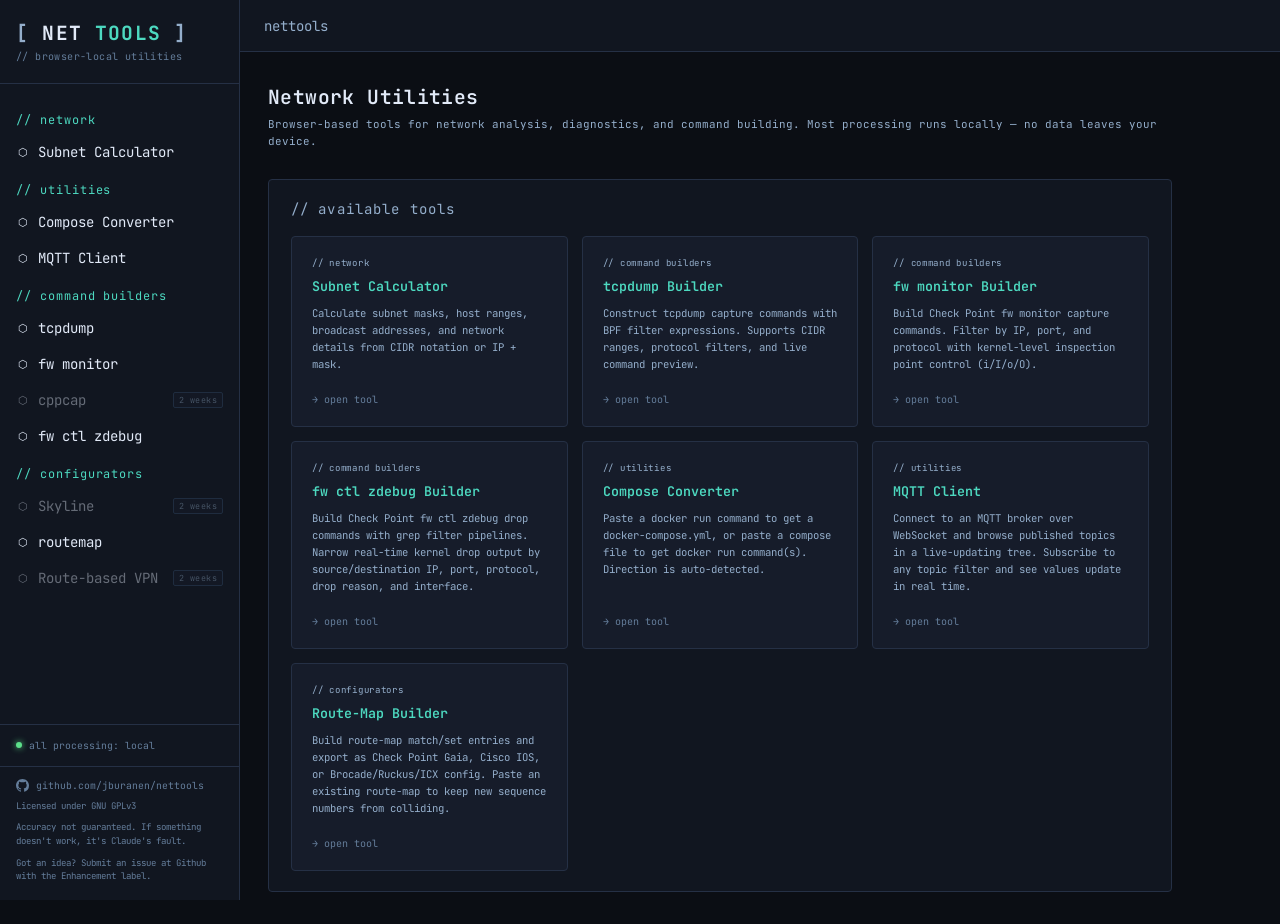
==== commit 7234eac1: "launch routemap module" ====
--- a/html/index.html
+++ b/html/index.html
@@ -28,7 +28,7 @@
     <div class="tool-view" id="tool-home">
       <div class="tool-header">
         <h1 class="tool-title">Network Utilities</h1>
-        <p class="tool-desc">Browser-based tools for network analysis, diagnostics, and command building. All processing runs locally — no data leaves your device.</p>
+        <p class="tool-desc">Browser-based tools for network analysis, diagnostics, and command building. Most processing runs locally — no data leaves your device.</p>
       </div>
 
       <div class="tool-body">
@@ -57,6 +57,13 @@
               <div class="tool-card-arrow">→ open tool</div>
             </a>
 
+            <a href="fw-zdebug.html" class="tool-card">
+              <div class="tool-card-section">// command builders</div>
+              <div class="tool-card-name">fw ctl zdebug Builder</div>
+              <div class="tool-card-desc">Build Check Point fw ctl zdebug drop commands with grep filter pipelines. Narrow real-time kernel drop output by source/destination IP, port, protocol, drop reason, and interface.</div>
+              <div class="tool-card-arrow">→ open tool</div>
+            </a>
+
             <a href="compose-converter.html" class="tool-card">
               <div class="tool-card-section">// utilities</div>
               <div class="tool-card-name">Compose Converter</div>
@@ -71,6 +78,13 @@
               <div class="tool-card-arrow">→ open tool</div>
             </a>
 
+            <a href="routemap.html" class="tool-card">
+              <div class="tool-card-section">// configurators</div>
+              <div class="tool-card-name">Route-Map Builder</div>
+              <div class="tool-card-desc">Build route-map match/set entries and export as Check Point Gaia, Cisco IOS, or Brocade/Ruckus/ICX config. Paste an existing route-map to keep new sequence numbers from colliding.</div>
+              <div class="tool-card-arrow">→ open tool</div>
+            </a>
+
           </div>
         </section>
       </div>
--- a/html/css/main.css
+++ b/html/css/main.css
@@ -154,6 +154,7 @@
   flex-shrink: 0;
 }
 .footer-dot.online { background: var(--green); box-shadow: 0 0 6px var(--green); }
+.footer-dot.proxy  { background: var(--amber); box-shadow: 0 0 6px var(--amber); }
 
 .sidebar-meta {
   padding: 12px 16px 16px;
@@ -646,6 +647,126 @@
   border-bottom: 1px solid var(--border);
 }
 
+/* Collapsible subsections (details/summary) */
+details.collapsible-section {
+  margin-top: 16px;
+}
+details.collapsible-section > summary {
+  list-style: none;
+  display: flex;
+  align-items: center;
+  gap: 6px;
+  cursor: pointer;
+  font-size: 0.85rem;
+  color: var(--text-secondary);
+  letter-spacing: 0.04em;
+  padding-bottom: 7px;
+  border-bottom: 1px solid var(--border);
+  user-select: none;
+}
+details.collapsible-section > summary::-webkit-details-marker { display: none; }
+details.collapsible-section > summary::before {
+  content: '▶';
+  font-size: 0.5rem;
+  transition: transform 0.15s ease;
+  flex-shrink: 0;
+}
+details.collapsible-section[open] > summary::before {
+  transform: rotate(90deg);
+}
+details.collapsible-section > .collapsible-body {
+  padding-top: 10px;
+}
+
+/* ── Input clear buttons ──────────────────────────────────── */
+.input-wrap {
+  position: relative;
+}
+.input-wrap .mono-input {
+  padding-right: 28px;
+}
+.input-wrap .input-clear-btn {
+  position: absolute;
+  right: 7px;
+  top: 50%;
+  transform: translateY(-50%);
+  background: none;
+  border: none;
+  color: var(--text-secondary);
+  cursor: pointer;
+  font-size: 0.8rem;
+  line-height: 1;
+  padding: 2px 3px;
+  opacity: 0;
+  pointer-events: none;
+  transition: opacity 0.12s, color 0.12s;
+}
+.input-wrap.has-value .input-clear-btn {
+  opacity: 1;
+  pointer-events: auto;
+}
+.input-wrap .input-clear-btn:hover { color: var(--cyan); }
+
+.proto-row {
+  display: flex;
+  align-items: center;
+  gap: 8px;
+}
+.proto-row .filter-proto { flex: 1; min-width: 0; }
+.proto-clear-btn {
+  background: none;
+  border: none;
+  color: var(--text-secondary);
+  cursor: pointer;
+  font-size: 0.8rem;
+  line-height: 1;
+  padding: 2px 3px;
+  opacity: 0;
+  pointer-events: none;
+  transition: opacity 0.12s, color 0.12s;
+}
+.proto-clear-btn.active { opacity: 1; pointer-events: auto; }
+.proto-clear-btn:hover { color: var(--cyan); }
+.filter-reset-btn {
+  background: none;
+  border: none;
+  color: var(--cyan-dim);
+  cursor: pointer;
+  font-size: 0.75rem;
+  font-family: inherit;
+  padding: 0;
+  white-space: nowrap;
+  transition: color 0.15s;
+}
+.filter-reset-btn:hover { color: var(--cyan); }
+
+.field-label-row {
+  display: flex;
+  align-items: baseline;
+  gap: 6px;
+  margin-bottom: 7px;
+}
+.field-label-row .field-label { margin-bottom: 0; }
+.not-toggle {
+  background: none;
+  border: 1px solid var(--border);
+  color: var(--text-secondary);
+  cursor: pointer;
+  font-size: 0.72rem;
+  font-family: inherit;
+  letter-spacing: 0.1em;
+  padding: 0px 7px;
+  border-radius: 3px;
+  line-height: 1.35;
+  transition: background 0.12s, color 0.12s, border-color 0.12s;
+}
+.not-toggle:hover { border-color: var(--cyan-dim); color: var(--text-primary); }
+.not-toggle.active {
+  background: var(--cyan-glow);
+  border-color: var(--cyan);
+  color: var(--cyan);
+}
+
 /* Per-field validation messages */
 .field-msg {
   font-size: 0.68rem;
@@ -857,6 +978,99 @@
   left: 0;
 }
 
+/* --- Route-Map Builder -------------------------------------- */
+
+.vendor-tabs {
+  display: flex;
+  gap: 6px;
+  margin-bottom: 14px;
+  flex-wrap: wrap;
+}
+.vendor-tab {
+  background: none;
+  border: 1px solid var(--border);
+  color: var(--text-secondary);
+  cursor: pointer;
+  font-family: inherit;
+  font-size: 0.78rem;
+  letter-spacing: 0.03em;
+  padding: 7px 14px;
+  border-radius: var(--radius);
+  transition: background 0.12s, color 0.12s, border-color 0.12s;
+}
+.vendor-tab:hover { border-color: var(--cyan-dim); color: var(--text-primary); }
+.vendor-tab.active {
+  background: var(--cyan-glow);
+  border-color: var(--cyan);
+  color: var(--cyan);
+}
+
+.compose-output-pre.has-errors { border-color: rgba(230,168,23,0.5); }
+.compose-output-pre.rm-output-empty {
+  color: var(--text-muted);
+  font-style: italic;
+}
+
+.rm-vendor-note {
+  font-size: 0.7rem;
+  color: var(--text-muted);
+  margin: -8px 0 16px;
+}
+
+.rm-entries-empty {
+  color: var(--text-muted);
+  font-size: 0.82rem;
+  padding: 10px 0;
+}
+
+.rm-summary-cell {
+  white-space: normal;
+  color: var(--text-secondary);
+  font-size: 0.76rem;
+  max-width: 260px;
+}
+
+.rm-action-badge {
+  display: inline-block;
+  padding: 2px 8px;
+  border-radius: 3px;
+  font-size: 0.7rem;
+  letter-spacing: 0.06em;
+  text-transform: uppercase;
+}
+.rm-action-badge.permit { background: rgba(92,224,138,0.12); color: var(--green); border: 1px solid rgba(92,224,138,0.35); }
+.rm-action-badge.deny   { background: rgba(224,92,92,0.12); color: var(--red); border: 1px solid rgba(224,92,92,0.35); }
+
+.rm-row-actions { display: flex; gap: 8px; }
+.rm-row-btn {
+  background: none;
+  border: none;
+  color: var(--text-secondary);
+  cursor: pointer;
+  font-family: inherit;
+  font-size: 0.75rem;
+  padding: 0;
+  transition: color 0.15s;
+}
+.rm-row-btn:hover { color: var(--cyan); }
+.rm-row-btn.rm-remove:hover { color: var(--red); }
+
+.rm-form-actions {
+  display: flex;
+  align-items: center;
+  gap: 12px;
+  margin-top: 16px;
+}
+
+.rm-seq-row {
+  display: flex;
+  align-items: flex-end;
+  gap: 16px;
+  flex-wrap: wrap;
+}
+.rm-seq-row .input-group { margin-bottom: 0; }
+.rm-seq-row .hint-val { padding-bottom: 9px; display: inline-block; }
+
 /* --- Scrollbar -------------------------------------------- */
 ::-webkit-scrollbar { width: 6px; height: 6px; }
 ::-webkit-scrollbar-track { background: var(--bg-base); }
@@ -871,16 +1085,40 @@
 .tool-view--wide { max-width: 1200px; }
 
 /* Connection row */
+.mqtt-optional { color: var(--text-muted); font-weight: 400; }
+
 .mqtt-conn-row {
   display: flex;
   gap: 10px;
   flex-wrap: wrap;
   align-items: flex-end;
 }
-.mqtt-broker-group { flex: 2 1 220px; margin-bottom: 0; }
+.mqtt-proto-group  { flex: 0 0 110px; margin-bottom: 0; }
+.mqtt-broker-group { flex: 2 1 200px; margin-bottom: 0; }
 .mqtt-port-group   { flex: 0 0 90px;  margin-bottom: 0; }
 .mqtt-path-group   { flex: 0 0 100px; margin-bottom: 0; }
-.mqtt-proto-group  { flex: 0 0 100px; margin-bottom: 0; }
+
+.input-prefix-wrap {
+  display: flex;
+  align-items: stretch;
+}
+.input-prefix {
+  background: var(--bg-raised);
+  border: 1px solid var(--border-bright);
+  border-right: none;
+  border-radius: var(--radius) 0 0 var(--radius);
+  padding: 0 12px;
+  font-size: 0.88rem;
+  color: var(--cyan-dim);
+  white-space: nowrap;
+  display: flex;
+  align-items: center;
+  flex-shrink: 0;
+}
+.input-prefix-wrap .mono-input {
+  border-radius: 0 var(--radius) var(--radius) 0;
+  flex: 1;
+}
 
 .mqtt-conn-actions {
   display: flex;
@@ -1071,9 +1309,121 @@
 .tree-children { /* children are indented via padding-left on .tree-row */ }
 
 @media (max-width: 720px) {
-  .mqtt-conn-row   { flex-direction: column; }
+  .mqtt-conn-row   { flex-direction: column; align-items: stretch; }
+  .mqtt-proto-group,
+  .mqtt-broker-group,
   .mqtt-port-group,
-  .mqtt-path-group,
-  .mqtt-proto-group { flex: 1 1 100%; }
+  .mqtt-path-group { flex: 1 1 auto; }
+  .mqtt-tree-actions { flex-wrap: wrap; }
   .tree-value { max-width: 180px; }
 }
+
+/* --- JSON badge on tree rows ----------------------------- */
+.tree-json-btn {
+  flex-shrink: 0;
+  font-size: 0.65rem;
+  font-family: var(--font);
+  color: var(--amber);
+  background: rgba(230, 168, 23, 0.08);
+  border: 1px solid rgba(230, 168, 23, 0.3);
+  border-radius: 2px;
+  padding: 1px 5px;
+  cursor: pointer;
+  transition: background 0.15s, border-color 0.15s;
+  line-height: 1.4;
+}
+.tree-json-btn:hover   { background: rgba(230, 168, 23, 0.18); border-color: var(--amber); }
+.tree-json-btn.active  { background: rgba(230, 168, 23, 0.25); border-color: var(--amber); }
+
+/* --- JSON Detail Drawer ---------------------------------- */
+.mqtt-detail {
+  position: fixed;
+  top: var(--topbar-h);
+  right: 0;
+  bottom: 0;
+  width: min(520px, calc(100vw - var(--sidebar-w)));
+  background: var(--bg-surface);
+  border-left: 1px solid var(--border-bright);
+  display: flex;
+  flex-direction: column;
+  transform: translateX(100%);
+  transition: transform 0.2s ease;
+  z-index: 150;
+  overflow: hidden;
+}
+.mqtt-detail.open { transform: translateX(0); }
+
+.mqtt-detail-header {
+  display: flex;
+  align-items: flex-start;
+  justify-content: space-between;
+  gap: 12px;
+  padding: 14px 18px;
+  border-bottom: 1px solid var(--border);
+  flex-shrink: 0;
+  transition: background 0.3s;
+}
+
+@keyframes detail-update {
+  0%   { background: rgba(230, 168, 23, 0.12); }
+  100% { background: transparent; }
+}
+.mqtt-detail-header--flash { animation: detail-update 0.8s ease-out; }
+
+.mqtt-detail-label {
+  font-size: 0.65rem;
+  color: var(--text-muted);
+  letter-spacing: 0.08em;
+  margin-bottom: 4px;
+}
+.mqtt-detail-topic {
+  font-size: 0.8rem;
+  color: var(--cyan);
+  word-break: break-all;
+  line-height: 1.4;
+}
+.mqtt-detail-close {
+  background: none;
+  border: 1px solid var(--border);
+  color: var(--text-muted);
+  font-size: 1.1rem;
+  line-height: 1;
+  padding: 3px 8px;
+  border-radius: var(--radius);
+  cursor: pointer;
+  font-family: var(--font);
+  flex-shrink: 0;
+  transition: color 0.15s, border-color 0.15s;
+}
+.mqtt-detail-close:hover { color: var(--text-primary); border-color: var(--border-bright); }
+
+.mqtt-detail-meta {
+  padding: 7px 18px;
+  font-size: 0.68rem;
+  color: var(--text-muted);
+  border-bottom: 1px solid var(--border);
+  flex-shrink: 0;
+}
+
+.mqtt-detail-body {
+  flex: 1;
+  overflow: auto;
+  padding: 14px 18px;
+  font-family: var(--font);
+  font-size: 0.82rem;
+  line-height: 1.7;
+  white-space: pre;
+  margin: 0;
+  color: var(--text-secondary);
+}
+
+/* JSON syntax tokens */
+.jk { color: var(--cyan); }
+.js { color: var(--green); }
+.jd { color: var(--amber); }
+.jb { color: var(--cyan-dim); }
+.jn { color: var(--text-muted); }
+
+@media (max-width: 720px) {
+  .mqtt-detail { width: 100vw; top: 0; }
+}
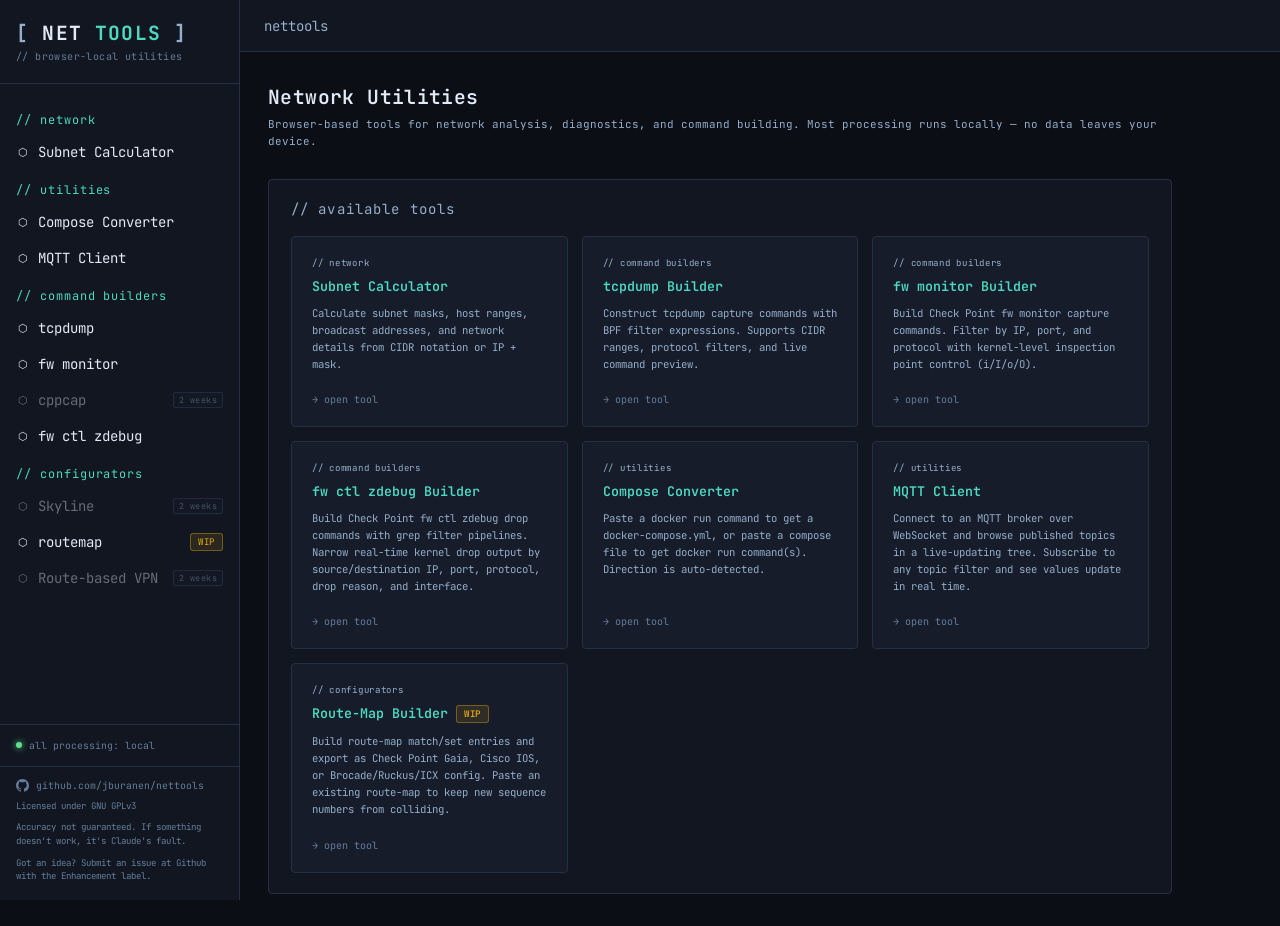
==== commit 3c3b5490: "implemented version numbering for all modules" ====
--- a/html/index.html
+++ b/html/index.html
@@ -80,7 +80,7 @@
 
             <a href="routemap.html" class="tool-card">
               <div class="tool-card-section">// configurators</div>
-              <div class="tool-card-name">Route-Map Builder</div>
+              <div class="tool-card-name">Route-Map Builder <span class="wip-badge">WIP</span></div>
               <div class="tool-card-desc">Build route-map match/set entries and export as Check Point Gaia, Cisco IOS, or Brocade/Ruckus/ICX config. Paste an existing route-map to keep new sequence numbers from colliding.</div>
               <div class="tool-card-arrow">→ open tool</div>
             </a>
--- a/html/css/main.css
+++ b/html/css/main.css
@@ -260,6 +260,26 @@
   font-size: 0.78rem;
   color: var(--text-secondary);
   line-height: 1.6;
+}
+
+.tool-version {
+  color: var(--text-muted);
+  font-weight: 400;
+  margin-left: 10px;
+}
+
+.wip-badge {
+  display: inline-block;
+  font-size: 0.65rem;
+  letter-spacing: 0.06em;
+  text-transform: uppercase;
+  color: var(--amber);
+  background: rgba(230,168,23,0.12);
+  border: 1px solid rgba(230,168,23,0.4);
+  padding: 2px 7px;
+  border-radius: 3px;
+  vertical-align: middle;
+  font-family: var(--font);
 }
 
 .tool-body { display: flex; flex-direction: column; gap: 20px; }
@@ -1006,6 +1026,7 @@
 }
 
 .compose-output-pre.has-errors { border-color: rgba(230,168,23,0.5); }
+.input-hint.error { color: var(--red); }
 .compose-output-pre.rm-output-empty {
   color: var(--text-muted);
   font-style: italic;
@@ -1040,6 +1061,7 @@
 }
 .rm-action-badge.permit { background: rgba(92,224,138,0.12); color: var(--green); border: 1px solid rgba(92,224,138,0.35); }
 .rm-action-badge.deny   { background: rgba(224,92,92,0.12); color: var(--red); border: 1px solid rgba(224,92,92,0.35); }
+.rm-action-badge.off    { opacity: 0.5; }
 
 .rm-row-actions { display: flex; gap: 8px; }
 .rm-row-btn {
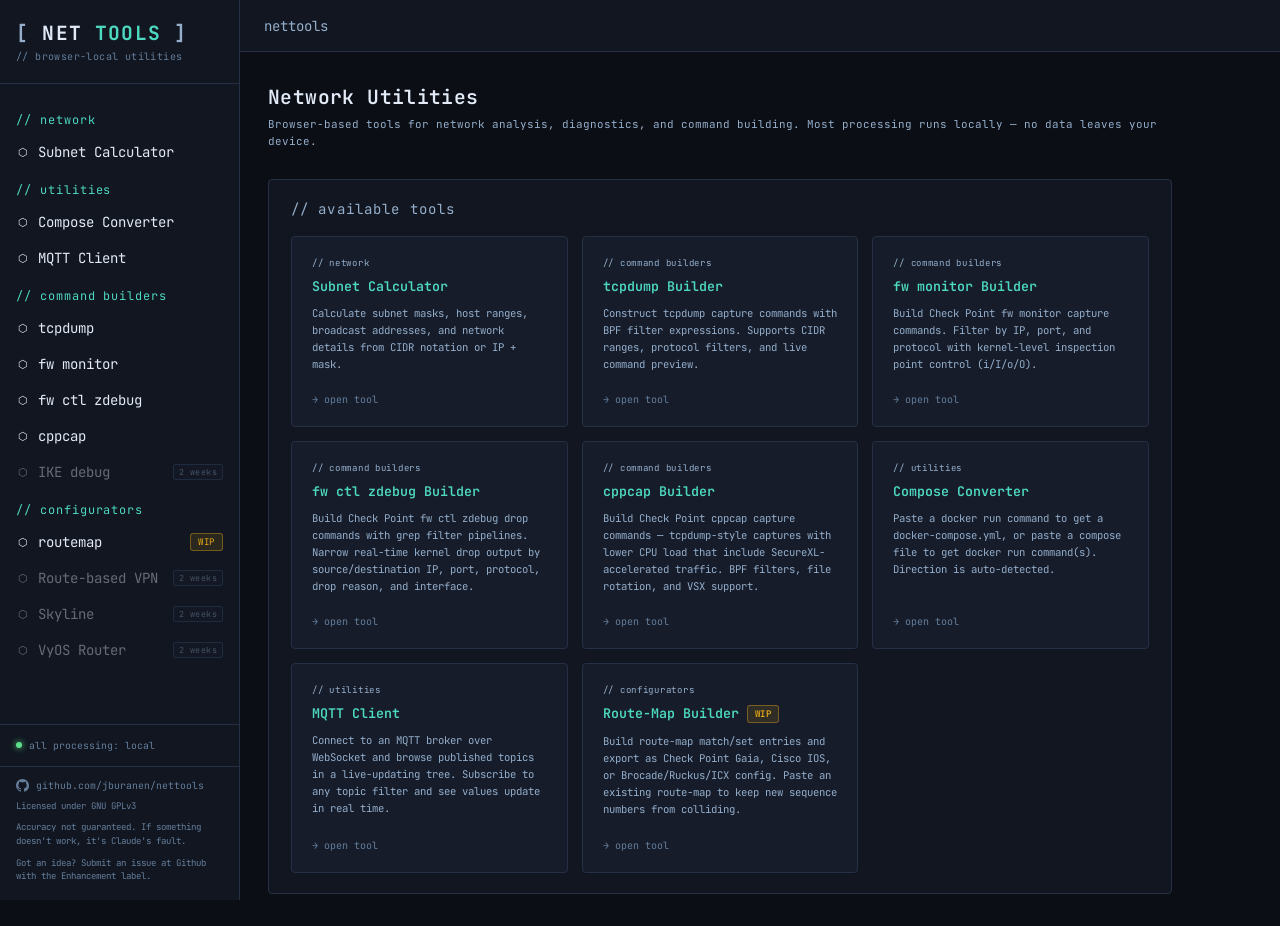
==== commit 412fbbd5: "fw monitor: collapsible inspection points; cppcap: drop WIP badges Inspection points (-m) becomes a " ====
--- a/html/index.html
+++ b/html/index.html
@@ -9,6 +9,7 @@
   <link rel="preconnect" href="https://fonts.gstatic.com" crossorigin />
   <link href="https://fonts.googleapis.com/css2?family=JetBrains+Mono:wght@300;400;500;600;700&display=swap" rel="stylesheet" />
   <link rel="stylesheet" href="css/main.css" />
+  <link rel="stylesheet" href="/generated/theme.css" />
 </head>
 <body>
   <div id="sidebar-mount"></div>
@@ -64,6 +65,13 @@
               <div class="tool-card-arrow">→ open tool</div>
             </a>
 
+            <a href="cppcap.html" class="tool-card">
+              <div class="tool-card-section">// command builders</div>
+              <div class="tool-card-name">cppcap Builder</div>
+              <div class="tool-card-desc">Build Check Point cppcap capture commands — tcpdump-style captures with lower CPU load that include SecureXL-accelerated traffic. BPF filters, file rotation, and VSX support.</div>
+              <div class="tool-card-arrow">→ open tool</div>
+            </a>
+
             <a href="compose-converter.html" class="tool-card">
               <div class="tool-card-section">// utilities</div>
               <div class="tool-card-name">Compose Converter</div>
@@ -91,6 +99,7 @@
     </div>
   </main>
 
+  <script src="/generated/config.js"></script>
   <script src="js/sidebar.js"></script>
 </body>
 </html>
--- a/html/css/main.css
+++ b/html/css/main.css
@@ -1,1451 +1,1507 @@
-/* ============================================================
-   NetTools — Main Stylesheet
-   Theme: terminal / network diagnostics
-   Font:  JetBrains Mono throughout
-   ============================================================ */
-
-/* --- Tokens ------------------------------------------------ */
-:root {
-  --bg-base:       #0b0e14;
-  --bg-surface:    #111620;
-  --bg-raised:     #161c2a;
-  --bg-hover:      #1c2436;
-
-  --border:        #253045;
-  --border-bright: #344f6e;
-
-  --cyan:          #4dd9c0;
-  --cyan-dim:      #3aad96;
-  --cyan-glow:     rgba(77,217,192,0.15);
-
-  --amber:         #e6a817;
-  --red:           #e05c5c;
-  --green:         #5ce08a;
-
-  --text-primary:  #e2eaf8;
-  --text-secondary:#94aecb;
-  --text-muted:    #647d9a;
-
-  --radius:        4px;
-  --sidebar-w:     240px;
-  --topbar-h:      52px;
-
-  --font: 'JetBrains Mono', 'Fira Code', 'Consolas', monospace;
-}
-
-/* --- Reset ------------------------------------------------- */
-*, *::before, *::after { box-sizing: border-box; margin: 0; padding: 0; }
-html { font-size: 14px; }
-body {
-  font-family: var(--font);
-  background: var(--bg-base);
-  color: var(--text-primary);
-  min-height: 100vh;
-  display: flex;
-  overflow-x: hidden;
-}
-a { color: var(--cyan); text-decoration: none; }
-button { font-family: var(--font); cursor: pointer; }
-input  { font-family: var(--font); }
-
-/* --- Sidebar ---------------------------------------------- */
-.sidebar {
-  width: var(--sidebar-w);
-  min-height: 100vh;
-  background: var(--bg-surface);
-  border-right: 1px solid var(--border);
-  display: flex;
-  flex-direction: column;
-  position: fixed;
-  top: 0; left: 0;
-  z-index: 300;
-  transition: transform 0.2s ease;
-}
-
-.sidebar-header {
-  padding: 24px 16px 20px;
-  border-bottom: 1px solid var(--border);
-}
-
-.logo {
-  display: block;
-  font-size: 1.4rem;
-  font-weight: 700;
-  letter-spacing: 0.06em;
-  line-height: 1;
-  color: inherit;
-  text-decoration: none;
-}
-.logo-bracket { color: var(--text-secondary); }
-.logo-text    { color: var(--text-primary); }
-.logo-accent  { color: var(--cyan); }
-
-.logo-sub {
-  font-size: 0.72rem;
-  color: var(--text-muted);
-  margin-top: 6px;
-  letter-spacing: 0.04em;
-}
-
-/* Nav */
-.tool-nav {
-  flex: 1;
-  padding: 16px 0;
-  overflow-y: auto;
-}
-
-.nav-section-label {
-  font-size: .85rem;
-  color: var(--cyan);
-  letter-spacing: 0.08em;
-  padding: 12px 16px 6px;
-}
-
-.nav-item {
-  display: flex;
-  align-items: center;
-  gap: 10px;
-  padding: 9px 16px;
-  color: var(--text-primary);
-  font-size: 1rem;
-  cursor: pointer;
-  transition: background 0.15s, color 0.15s;
-  border-left: 2px solid transparent;
-  position: relative;
-}
-.nav-item:hover:not(.disabled) {
-  background: var(--bg-hover);
-  color: var(--text-primary);
-}
-.nav-item.active {
-  color: var(--cyan);
-  border-left-color: var(--cyan);
-  background: var(--cyan-glow);
-}
-.nav-item.disabled {
-  opacity: 0.4;
-  cursor: not-allowed;
-}
-.nav-icon { font-size: 0.75rem; flex-shrink: 0; }
-.nav-label { flex: 1; }
-.nav-badge {
-  font-size: 0.6rem;
-  background: var(--bg-raised);
-  border: 1px solid var(--border-bright);
-  color: var(--text-secondary);
-  padding: 1px 5px;
-  border-radius: 2px;
-  letter-spacing: 0.05em;
-}
-
-.sidebar-footer {
-  padding: 14px 16px;
-  border-top: 1px solid var(--border);
-  font-size: 0.7rem;
-  color: var(--text-muted);
-  display: flex;
-  align-items: center;
-  gap: 7px;
-}
-.footer-dot {
-  width: 6px; height: 6px;
-  border-radius: 50%;
-  background: var(--text-muted);
-  flex-shrink: 0;
-}
-.footer-dot.online { background: var(--green); box-shadow: 0 0 6px var(--green); }
-.footer-dot.proxy  { background: var(--amber); box-shadow: 0 0 6px var(--amber); }
-
-.sidebar-meta {
-  padding: 12px 16px 16px;
-  border-top: 1px solid var(--border);
-  display: flex;
-  flex-direction: column;
-  gap: 8px;
-}
-
-.meta-github {
-  display: flex;
-  align-items: center;
-  gap: 7px;
-  font-size: 0.7rem;
-  color: var(--text-muted);
-  text-decoration: none;
-  transition: color 0.15s;
-}
-.meta-github:hover { color: var(--cyan); }
-
-.meta-link {
-  color: var(--text-muted);
-  text-decoration: none;
-  transition: color 0.15s;
-}
-.meta-link:hover { color: var(--cyan); }
-
-.meta-disclaimer {
-  font-size: 0.65rem;
-  color: var(--text-muted);
-  line-height: 1.5;
-}
-
-/* --- Main -------------------------------------------------- */
-.main-content {
-  flex: 1;
-  margin-left: var(--sidebar-w);
-  display: flex;
-  flex-direction: column;
-  min-height: 100vh;
-}
-
-/* Topbar */
-.topbar {
-  height: var(--topbar-h);
-  border-bottom: 1px solid var(--border);
-  display: flex;
-  align-items: center;
-  justify-content: space-between;
-  padding: 0 24px;
-  background: var(--bg-surface);
-  position: sticky;
-  top: 0;
-  z-index: 200;
-}
-.topbar-left { display: flex; align-items: center; gap: 14px; }
-
-.sidebar-toggle {
-  display: none;
-  background: none;
-  border: 1px solid var(--border);
-  color: var(--text-secondary);
-  padding: 4px 8px;
-  border-radius: var(--radius);
-  font-size: 1rem;
-  line-height: 1;
-}
-
-.breadcrumb { font-size: 1rem; color: var(--text-secondary); }
-.bc-sep { margin: 0 5px; }
-.bc-current { color: var(--text-primary); }
-
-.privacy-badge {
-  font-size: 0.7rem;
-  color: var(--green);
-  display: flex;
-  align-items: center;
-  gap: 6px;
-  border: 1px solid rgba(92,224,138,0.25);
-  background: rgba(92,224,138,0.06);
-  padding: 4px 10px;
-  border-radius: 2px;
-}
-.privacy-badge .dot {
-  width: 5px; height: 5px;
-  border-radius: 50%;
-  background: var(--green);
-  box-shadow: 0 0 5px var(--green);
-}
-
-/* --- Tool View -------------------------------------------- */
-.tool-view { padding: 32px 28px; max-width: 960px; }
-
-.tool-header { margin-bottom: 28px; }
-.tool-title {
-  font-size: 1.4rem;
-  font-weight: 600;
-  color: var(--text-primary);
-  letter-spacing: 0.02em;
-  margin-bottom: 6px;
-}
-.tool-desc {
-  font-size: 0.78rem;
-  color: var(--text-secondary);
-  line-height: 1.6;
-}
-
-.tool-version {
-  color: var(--text-muted);
-  font-weight: 400;
-  margin-left: 10px;
-}
-
-.wip-badge {
-  display: inline-block;
-  font-size: 0.65rem;
-  letter-spacing: 0.06em;
-  text-transform: uppercase;
-  color: var(--amber);
-  background: rgba(230,168,23,0.12);
-  border: 1px solid rgba(230,168,23,0.4);
-  padding: 2px 7px;
-  border-radius: 3px;
-  vertical-align: middle;
-  font-family: var(--font);
-}
-
-.tool-body { display: flex; flex-direction: column; gap: 20px; }
-
-/* --- Panels ----------------------------------------------- */
-.panel {
-  background: var(--bg-surface);
-  border: 1px solid var(--border);
-  border-radius: var(--radius);
-  padding: 20px 22px;
-}
-
-.panel-label {
-  font-size: 1rem;
-  color: var(--text-secondary);
-  letter-spacing: 0.08em;
-  margin-bottom: 18px;
-}
-
-/* --- Inputs ----------------------------------------------- */
-.input-group { margin-bottom: 16px; }
-.input-group.half { flex: 1; margin-bottom: 0; }
-
-.field-label {
-  display: block;
-  font-size: 0.85rem;
-  color: var(--text-secondary);
-  margin-bottom: 7px;
-  letter-spacing: 0.04em;
-}
-
-.mono-input {
-  background: var(--bg-base);
-  border: 1px solid var(--border-bright);
-  color: var(--text-primary);
-  padding: 10px 14px;
-  border-radius: var(--radius);
-  font-size: 0.9rem;
-  width: 100%;
-  outline: none;
-  transition: border-color 0.15s, box-shadow 0.15s;
-}
-.mono-input:focus {
-  border-color: var(--cyan);
-  box-shadow: 0 0 0 2px var(--cyan-glow);
-}
-.mono-input.large { font-size: 1.05rem; padding: 12px 16px; }
-.mono-input.inline {
-  width: 60px;
-  display: inline-block;
-  padding: 4px 8px;
-  font-size: 0.85rem;
-  margin: 0 6px;
-  vertical-align: middle;
-}
-.mono-input.error { border-color: var(--red); box-shadow: 0 0 0 2px rgba(224,92,92,0.15); }
-
-.input-row {
-  display: flex;
-  gap: 10px;
-}
-.input-row .mono-input { flex: 1; }
-
-.input-hint {
-  font-size: 0.7rem;
-  color: var(--text-muted);
-  margin-top: 8px;
-}
-.hint-val {
-  color: var(--cyan-dim);
-  cursor: pointer;
-  transition: color 0.15s;
-}
-.hint-val:hover { color: var(--cyan); }
-
-.divider-or {
-  text-align: center;
-  font-size: 0.7rem;
-  color: var(--text-muted);
-  margin: 16px 0;
-  letter-spacing: 0.06em;
-}
-
-.split-input { display: flex; gap: 16px; }
-
-.error-box {
-  background: rgba(224,92,92,0.08);
-  border: 1px solid rgba(224,92,92,0.3);
-  color: var(--red);
-  padding: 10px 14px;
-  border-radius: var(--radius);
-  font-size: 0.8rem;
-  margin-top: 12px;
-}
-
-/* --- Buttons ---------------------------------------------- */
-.btn-primary {
-  background: var(--cyan);
-  color: var(--bg-base);
-  border: none;
-  padding: 10px 20px;
-  border-radius: var(--radius);
-  font-size: 0.85rem;
-  font-weight: 600;
-  letter-spacing: 0.04em;
-  transition: opacity 0.15s, transform 0.1s;
-  white-space: nowrap;
-}
-.btn-primary:hover  { opacity: 0.88; }
-.btn-primary:active { transform: scale(0.97); }
-
-.btn-secondary {
-  background: transparent;
-  color: var(--cyan);
-  border: 1px solid var(--cyan-dim);
-  padding: 7px 16px;
-  border-radius: var(--radius);
-  font-size: 0.82rem;
-  font-weight: 500;
-  transition: background 0.15s, border-color 0.15s;
-}
-.btn-secondary:hover {
-  background: var(--cyan-glow);
-  border-color: var(--cyan);
-}
-
-/* --- Results Grid ----------------------------------------- */
-.result-grid {
-  display: grid;
-  grid-template-columns: repeat(auto-fill, minmax(260px, 1fr));
-  gap: 12px;
-}
-
-.result-card {
-  background: var(--bg-raised);
-  border: 1px solid var(--border);
-  border-radius: var(--radius);
-  padding: 14px 16px;
-  position: relative;
-  transition: border-color 0.15s;
-}
-.result-card:hover { border-color: var(--border-bright); }
-
-.result-card.highlight {
-  border-color: var(--cyan-dim);
-  background: linear-gradient(135deg, var(--bg-raised), rgba(77,217,192,0.04));
-}
-
-.result-label {
-  font-size: 0.68rem;
-  color: var(--text-muted);
-  letter-spacing: 0.07em;
-  text-transform: uppercase;
-  margin-bottom: 6px;
-}
-
-.result-value {
-  font-size: 1rem;
-  font-weight: 500;
-  color: var(--text-primary);
-  word-break: break-all;
-}
-.result-value.cyan { color: var(--cyan); }
-.result-value.amber { color: var(--amber); }
-.result-value.green { color: var(--green); }
-.result-value.red   { color: var(--red); }
-
-.result-sub {
-  font-size: 0.7rem;
-  color: var(--text-secondary);
-  margin-top: 4px;
-}
-
-.copy-btn {
-  position: absolute;
-  top: 10px; right: 10px;
-  background: none;
-  border: 1px solid var(--border);
-  color: var(--text-muted);
-  font-size: 0.65rem;
-  padding: 2px 6px;
-  border-radius: 2px;
-  opacity: 0;
-  transition: opacity 0.15s, color 0.15s, border-color 0.15s;
-  font-family: var(--font);
-}
-.result-card:hover .copy-btn { opacity: 1; }
-.copy-btn:hover { color: var(--cyan); border-color: var(--cyan-dim); }
-.copy-btn.copied { color: var(--green); border-color: var(--green); opacity: 1; }
-
-/* --- Address Map ------------------------------------------ */
-.map-legend {
-  display: flex;
-  gap: 18px;
-  font-size: 0.72rem;
-  color: var(--text-secondary);
-  margin-bottom: 14px;
-  flex-wrap: wrap;
-}
-.legend-dot {
-  display: inline-block;
-  width: 8px; height: 8px;
-  border-radius: 1px;
-  margin-right: 5px;
-  vertical-align: middle;
-}
-.legend-dot.network   { background: var(--amber); }
-.legend-dot.broadcast { background: var(--red); }
-.legend-dot.usable    { background: var(--cyan); }
-
-.addr-map {
-  display: flex;
-  flex-wrap: wrap;
-  gap: 2px;
-  min-height: 32px;
-}
-
-.addr-block {
-  height: 18px;
-  border-radius: 1px;
-  transition: opacity 0.2s;
-  cursor: default;
-  position: relative;
-}
-.addr-block.network   { background: var(--amber); }
-.addr-block.broadcast { background: var(--red); }
-.addr-block.usable    { background: var(--cyan); opacity: 0.55; }
-.addr-block:hover { opacity: 1 !important; }
-
-.map-note {
-  font-size: 0.7rem;
-  color: var(--text-muted);
-  margin-top: 10px;
-  line-height: 1.5;
-}
-
-/* --- Subnet Split ----------------------------------------- */
-.split-controls {
-  display: flex;
-  align-items: center;
-  gap: 12px;
-  flex-wrap: wrap;
-  margin-bottom: 16px;
-  font-size: 0.82rem;
-  color: var(--text-secondary);
-}
-
-.subnets-table-wrap {
-  overflow-x: auto;
-}
-
-.subnets-table {
-  width: 100%;
-  border-collapse: collapse;
-  font-size: 0.78rem;
-}
-.subnets-table th {
-  text-align: left;
-  color: var(--text-muted);
-  font-size: 0.68rem;
-  letter-spacing: 0.07em;
-  text-transform: uppercase;
-  padding: 6px 12px;
-  border-bottom: 1px solid var(--border);
-}
-.subnets-table td {
-  padding: 8px 12px;
-  border-bottom: 1px solid var(--border);
-  color: var(--text-primary);
-  white-space: nowrap;
-}
-.subnets-table tr:last-child td { border-bottom: none; }
-.subnets-table tr:hover td { background: var(--bg-hover); }
-.subnets-table td.mono-cell { font-size: 0.82rem; }
-.subnets-table td.dim { color: var(--text-secondary); }
-
-.table-overflow-note {
-  font-size: 0.7rem;
-  color: var(--text-muted);
-  margin-top: 10px;
-  font-style: italic;
-}
-
-/* --- Responsive ------------------------------------------- */
-@media (max-width: 720px) {
-  .sidebar {
-    transform: translateX(-100%);
-  }
-  .sidebar.open {
-    transform: translateX(0);
-  }
-  .sidebar-toggle { display: block; }
-  .main-content { margin-left: 0; }
-  .tool-view { padding: 20px 16px; }
-  .split-input { flex-direction: column; }
-  .result-grid { grid-template-columns: 1fr; }
-
-  /* Prevent iOS auto-zoom when focusing inputs smaller than 16px */
-  .mono-input { font-size: 16px; }
-}
-
-/* --- tcpdump Builder -------------------------------------- */
-
-/* Side-by-side pair of inputs (verbosity + count) */
-.tcpdump-row {
-  display: flex;
-  gap: 16px;
-  margin-bottom: 16px;
-}
-.tcpdump-row .input-group { flex: 1; margin-bottom: 0; }
-
-/* Select styled to match mono-input */
-select.mono-input {
-  appearance: none;
-  -webkit-appearance: none;
-  background-image: url("data:image/svg+xml,%3Csvg xmlns='http://www.w3.org/2000/svg' width='10' height='6' viewBox='0 0 10 6'%3E%3Cpath fill='%2394aecb' d='M0 0l5 6 5-6z'/%3E%3C/svg%3E");
-  background-repeat: no-repeat;
-  background-position: right 12px center;
-  padding-right: 32px;
-  cursor: pointer;
-}
-select.mono-input option { background: var(--bg-raised); }
-
-.filter-proto { max-width: 260px; }
-
-/* Checkbox toggle rows — stacked with generous vertical spacing */
-.option-toggles {
-  display: flex;
-  flex-direction: column;
-  gap: 14px;
-  margin-top: 20px;
-  padding-top: 16px;
-  border-top: 1px solid var(--border);
-}
-
-.toggle-row {
-  display: flex;
-  align-items: center;
-  gap: 10px;
-  cursor: pointer;
-  font-size: 0.8rem;
-  color: var(--text-secondary);
-  transition: color 0.15s;
-  user-select: none;
-}
-.toggle-row:hover { color: var(--text-primary); }
-
-.toggle-check {
-  accent-color: var(--cyan);
-  width: 14px;
-  height: 14px;
-  flex-shrink: 0;
-  cursor: pointer;
-}
-
-.toggle-label {
-  display: flex;
-  align-items: center;
-  gap: 8px;
-}
-
-.toggle-flag {
-  font-size: 0.7rem;
-  color: var(--cyan);
-  border: 1px solid var(--cyan-dim);
-  padding: 1px 5px;
-  border-radius: 2px;
-  letter-spacing: 0.04em;
-}
-
-/* Filter grid — three columns (src / dst / either) */
-.filter-grid {
-  display: grid;
-  grid-template-columns: 1fr 1fr 1fr;
-  gap: 24px;
-  margin-top: 20px;
-}
-
-.filter-section-label {
-  font-size: 0.65rem;
-  color: var(--text-secondary);
-  letter-spacing: 0.1em;
-  margin-bottom: 12px;
-  padding-bottom: 7px;
-  border-bottom: 1px solid var(--border);
-}
-
-/* Collapsible subsections (details/summary) */
-details.collapsible-section {
-  margin-top: 16px;
-}
-details.collapsible-section > summary {
-  list-style: none;
-  display: flex;
-  align-items: center;
-  gap: 6px;
-  cursor: pointer;
-  font-size: 0.85rem;
-  color: var(--text-secondary);
-  letter-spacing: 0.04em;
-  padding-bottom: 7px;
-  border-bottom: 1px solid var(--border);
-  user-select: none;
-}
-details.collapsible-section > summary::-webkit-details-marker { display: none; }
-details.collapsible-section > summary::before {
-  content: '▶';
-  font-size: 0.5rem;
-  transition: transform 0.15s ease;
-  flex-shrink: 0;
-}
-details.collapsible-section[open] > summary::before {
-  transform: rotate(90deg);
-}
-details.collapsible-section > .collapsible-body {
-  padding-top: 10px;
-}
-
-/* ── Input clear buttons ──────────────────────────────────── */
-.input-wrap {
-  position: relative;
-}
-.input-wrap .mono-input {
-  padding-right: 28px;
-}
-.input-wrap .input-clear-btn {
-  position: absolute;
-  right: 7px;
-  top: 50%;
-  transform: translateY(-50%);
-  background: none;
-  border: none;
-  color: var(--text-secondary);
-  cursor: pointer;
-  font-size: 0.8rem;
-  line-height: 1;
-  padding: 2px 3px;
-  opacity: 0;
-  pointer-events: none;
-  transition: opacity 0.12s, color 0.12s;
-}
-.input-wrap.has-value .input-clear-btn {
-  opacity: 1;
-  pointer-events: auto;
-}
-.input-wrap .input-clear-btn:hover { color: var(--cyan); }
-
-.proto-row {
-  display: flex;
-  align-items: center;
-  gap: 8px;
-}
-.proto-row .filter-proto { flex: 1; min-width: 0; }
-.proto-clear-btn {
-  background: none;
-  border: none;
-  color: var(--text-secondary);
-  cursor: pointer;
-  font-size: 0.8rem;
-  line-height: 1;
-  padding: 2px 3px;
-  opacity: 0;
-  pointer-events: none;
-  transition: opacity 0.12s, color 0.12s;
-}
-.proto-clear-btn.active { opacity: 1; pointer-events: auto; }
-.proto-clear-btn:hover { color: var(--cyan); }
-.filter-reset-btn {
-  background: none;
-  border: none;
-  color: var(--cyan-dim);
-  cursor: pointer;
-  font-size: 0.75rem;
-  font-family: inherit;
-  padding: 0;
-  white-space: nowrap;
-  transition: color 0.15s;
-}
-.filter-reset-btn:hover { color: var(--cyan); }
-
-.field-label-row {
-  display: flex;
-  align-items: baseline;
-  gap: 6px;
-  margin-bottom: 7px;
-}
-.field-label-row .field-label { margin-bottom: 0; }
-.not-toggle {
-  background: none;
-  border: 1px solid var(--border);
-  color: var(--text-secondary);
-  cursor: pointer;
-  font-size: 0.72rem;
-  font-family: inherit;
-  letter-spacing: 0.1em;
-  padding: 0px 7px;
-  border-radius: 3px;
-  line-height: 1.35;
-  transition: background 0.12s, color 0.12s, border-color 0.12s;
-}
-.not-toggle:hover { border-color: var(--cyan-dim); color: var(--text-primary); }
-.not-toggle.active {
-  background: var(--cyan-glow);
-  border-color: var(--cyan);
-  color: var(--cyan);
-}
-
-/* Per-field validation messages */
-.field-msg {
-  font-size: 0.68rem;
-  margin-top: 5px;
-  line-height: 1.4;
-  min-height: 0;
-}
-.field-msg.error   { color: var(--red); }
-.field-msg.warning { color: var(--amber); }
-
-/* Command output error state — amber border when inputs have errors */
-.cmd-output.has-errors {
-  border-color: rgba(230,168,23,0.5);
-}
-
-/* Disabled copy button */
-.btn-primary:disabled {
-  opacity: 0.35;
-  cursor: not-allowed;
-}
-.btn-primary:disabled:hover { opacity: 0.35; }
-
-/* Static hint keyword (no hover behavior) */
-.hint-val-static {
-  color: var(--cyan-dim);
-  font-family: var(--font);
-}
-
-/* Generated command output block */
-.cmd-output {
-  display: flex;
-  align-items: flex-start;
-  gap: 10px;
-  background: var(--bg-base);
-  border: 1px solid var(--border-bright);
-  border-radius: var(--radius);
-  padding: 16px 20px;
-  margin-bottom: 16px;
-  min-height: 60px;
-}
-
-.cmd-prompt {
-  color: var(--cyan);
-  font-size: 1rem;
-  line-height: 1.6;
-  flex-shrink: 0;
-  margin-top: 1px;
-}
-
-.cmd-output code {
-  font-family: var(--font);
-  font-size: 0.92rem;
-  color: var(--text-primary);
-  line-height: 1.6;
-  word-break: break-all;
-  white-space: pre-wrap;
-  flex: 1;
-}
-
-/* Copy button row */
-.cmd-actions {
-  display: flex;
-  align-items: center;
-  gap: 14px;
-  flex-wrap: wrap;
-}
-
-.copy-feedback {
-  font-size: 0.78rem;
-  color: var(--text-muted);
-  transition: color 0.15s;
-}
-.copy-feedback.copied { color: var(--green); }
-
-.auto-copy-note {
-  font-size: 0.72rem;
-  color: var(--cyan-dim);
-  margin-left: auto;
-  letter-spacing: 0.03em;
-  transition: opacity 0.2s;
-}
-
-/* Responsive */
-@media (max-width: 720px) {
-  .tcpdump-row   { flex-direction: column; }
-  .filter-grid   { grid-template-columns: 1fr; }
-  .filter-proto  { max-width: 100%; }
-  .auto-copy-note { margin-left: 0; }
-}
-
-/* --- Home Tool Cards -------------------------------------- */
-.tool-cards {
-  display: grid;
-  grid-template-columns: repeat(auto-fill, minmax(260px, 1fr));
-  gap: 14px;
-}
-
-.tool-card {
-  display: flex;
-  flex-direction: column;
-  gap: 6px;
-  background: var(--bg-raised);
-  border: 1px solid var(--border);
-  border-radius: var(--radius);
-  padding: 20px;
-  text-decoration: none;
-  color: var(--text-primary);
-  transition: border-color 0.15s, background 0.15s;
-}
-.tool-card:hover {
-  border-color: var(--cyan-dim);
-  background: var(--bg-hover);
-  color: var(--text-primary);
-}
-
-.tool-card-section {
-  font-size: 0.65rem;
-  color: var(--text-secondary);
-  letter-spacing: 0.08em;
-  margin-bottom: 2px;
-}
-
-.tool-card-name {
-  font-size: 0.95rem;
-  font-weight: 600;
-  color: var(--cyan);
-}
-
-.tool-card-desc {
-  font-size: 0.76rem;
-  color: var(--text-secondary);
-  line-height: 1.6;
-  margin-top: 4px;
-}
-
-.tool-card-arrow {
-  font-size: 0.72rem;
-  color: var(--text-muted);
-  margin-top: auto;
-  padding-top: 14px;
-  transition: color 0.15s;
-}
-.tool-card:hover .tool-card-arrow { color: var(--cyan); }
-
-/* --- Compose Converter ------------------------------------ */
-
-.compose-input {
-  min-height: 180px;
-  resize: vertical;
-  line-height: 1.6;
-}
-
-.detection-badge {
-  font-size: 0.72rem;
-  color: var(--text-muted);
-  margin-top: 10px;
-  min-height: 16px;
-  transition: color 0.2s;
-}
-.detection-run,
-.detection-compose { color: var(--cyan); }
-.detection-unknown  { color: var(--amber); }
-
-.compose-output-pre {
-  font-family: var(--font);
-  font-size: 0.85rem;
-  color: var(--text-primary);
-  background: var(--bg-base);
-  border: 1px solid var(--border-bright);
-  border-radius: var(--radius);
-  padding: 16px 20px;
-  overflow-x: auto;
-  white-space: pre;
-  line-height: 1.6;
-  margin-bottom: 14px;
-}
-
-.service-block-label {
-  font-size: 0.72rem;
-  color: var(--text-muted);
-  margin-bottom: 6px;
-  letter-spacing: 0.04em;
-}
-
-.convert-error {
-  font-size: 0.82rem;
-  color: var(--amber);
-  padding: 10px 0 14px;
-}
-
-.warning-list { margin-bottom: 14px; }
-
-.warning-items {
-  list-style: none;
-  display: flex;
-  flex-direction: column;
-  gap: 5px;
-}
-.warning-items li {
-  font-size: 0.72rem;
-  color: var(--amber);
-  padding-left: 14px;
-  position: relative;
-  line-height: 1.5;
-}
-.warning-items li::before {
-  content: '!';
-  position: absolute;
-  left: 0;
-}
-
-/* --- Route-Map Builder -------------------------------------- */
-
-.vendor-tabs {
-  display: flex;
-  gap: 6px;
-  margin-bottom: 14px;
-  flex-wrap: wrap;
-}
-.vendor-tab {
-  background: none;
-  border: 1px solid var(--border);
-  color: var(--text-secondary);
-  cursor: pointer;
-  font-family: inherit;
-  font-size: 0.78rem;
-  letter-spacing: 0.03em;
-  padding: 7px 14px;
-  border-radius: var(--radius);
-  transition: background 0.12s, color 0.12s, border-color 0.12s;
-}
-.vendor-tab:hover { border-color: var(--cyan-dim); color: var(--text-primary); }
-.vendor-tab.active {
-  background: var(--cyan-glow);
-  border-color: var(--cyan);
-  color: var(--cyan);
-}
-
-.compose-output-pre.has-errors { border-color: rgba(230,168,23,0.5); }
-.input-hint.error { color: var(--red); }
-.compose-output-pre.rm-output-empty {
-  color: var(--text-muted);
-  font-style: italic;
-}
-
-.rm-vendor-note {
-  font-size: 0.7rem;
-  color: var(--text-muted);
-  margin: -8px 0 16px;
-}
-
-.rm-entries-empty {
-  color: var(--text-muted);
-  font-size: 0.82rem;
-  padding: 10px 0;
-}
-
-.rm-summary-cell {
-  white-space: normal;
-  color: var(--text-secondary);
-  font-size: 0.76rem;
-  max-width: 260px;
-}
-
-.rm-action-badge {
-  display: inline-block;
-  padding: 2px 8px;
-  border-radius: 3px;
-  font-size: 0.7rem;
-  letter-spacing: 0.06em;
-  text-transform: uppercase;
-}
-.rm-action-badge.permit { background: rgba(92,224,138,0.12); color: var(--green); border: 1px solid rgba(92,224,138,0.35); }
-.rm-action-badge.deny   { background: rgba(224,92,92,0.12); color: var(--red); border: 1px solid rgba(224,92,92,0.35); }
-.rm-action-badge.off    { opacity: 0.5; }
-
-.rm-row-actions { display: flex; gap: 8px; }
-.rm-row-btn {
-  background: none;
-  border: none;
-  color: var(--text-secondary);
-  cursor: pointer;
-  font-family: inherit;
-  font-size: 0.75rem;
-  padding: 0;
-  transition: color 0.15s;
-}
-.rm-row-btn:hover { color: var(--cyan); }
-.rm-row-btn.rm-remove:hover { color: var(--red); }
-
-.rm-form-actions {
-  display: flex;
-  align-items: center;
-  gap: 12px;
-  margin-top: 16px;
-}
-
-.rm-seq-row {
-  display: flex;
-  align-items: flex-end;
-  gap: 16px;
-  flex-wrap: wrap;
-}
-.rm-seq-row .input-group { margin-bottom: 0; }
-.rm-seq-row .hint-val { padding-bottom: 9px; display: inline-block; }
-
-/* --- Scrollbar -------------------------------------------- */
-::-webkit-scrollbar { width: 6px; height: 6px; }
-::-webkit-scrollbar-track { background: var(--bg-base); }
-::-webkit-scrollbar-thumb { background: var(--border-bright); border-radius: 3px; }
-::-webkit-scrollbar-thumb:hover { background: var(--text-muted); }
-
-/* --- Selection -------------------------------------------- */
-::selection { background: var(--cyan-glow); color: var(--cyan); }
-
-/* --- MQTT Client ------------------------------------------ */
-
-.tool-view--wide { max-width: 1200px; }
-
-/* Connection row */
-.mqtt-optional { color: var(--text-muted); font-weight: 400; }
-
-.mqtt-conn-row {
-  display: flex;
-  gap: 10px;
-  flex-wrap: wrap;
-  align-items: flex-end;
-}
-.mqtt-proto-group  { flex: 0 0 110px; margin-bottom: 0; }
-.mqtt-broker-group { flex: 2 1 200px; margin-bottom: 0; }
-.mqtt-port-group   { flex: 0 0 90px;  margin-bottom: 0; }
-.mqtt-path-group   { flex: 0 0 100px; margin-bottom: 0; }
-
-.input-prefix-wrap {
-  display: flex;
-  align-items: stretch;
-}
-.input-prefix {
-  background: var(--bg-raised);
-  border: 1px solid var(--border-bright);
-  border-right: none;
-  border-radius: var(--radius) 0 0 var(--radius);
-  padding: 0 12px;
-  font-size: 0.88rem;
-  color: var(--cyan-dim);
-  white-space: nowrap;
-  display: flex;
-  align-items: center;
-  flex-shrink: 0;
-}
-.input-prefix-wrap .mono-input {
-  border-radius: 0 var(--radius) var(--radius) 0;
-  flex: 1;
-}
-
-.mqtt-conn-actions {
-  display: flex;
-  align-items: center;
-  gap: 16px;
-  margin-top: 14px;
-}
-
-.mqtt-status {
-  display: flex;
-  align-items: center;
-  gap: 8px;
-  font-size: 0.78rem;
-}
-
-.mqtt-status-dot {
-  width: 8px;
-  height: 8px;
-  border-radius: 50%;
-  background: var(--text-muted);
-  flex-shrink: 0;
-  transition: background 0.2s, box-shadow 0.2s;
-}
-.mqtt-status-dot.dot--connected  { background: var(--green); box-shadow: 0 0 6px var(--green); }
-.mqtt-status-dot.dot--connecting { background: var(--amber); box-shadow: 0 0 6px var(--amber); animation: mqtt-pulse 1s ease-in-out infinite; }
-.mqtt-status-dot.dot--error      { background: var(--red);   box-shadow: 0 0 6px var(--red); }
-
-@keyframes mqtt-pulse {
-  0%, 100% { opacity: 1; }
-  50%       { opacity: 0.35; }
-}
-
-.mqtt-status-text { color: var(--text-secondary); }
-
-/* Subscriptions */
-.mqtt-sub-row {
-  display: flex;
-  gap: 10px;
-  align-items: center;
-}
-.mqtt-sub-row .mono-input { flex: 1; }
-
-.mqtt-subs-list {
-  display: flex;
-  flex-wrap: wrap;
-  gap: 8px;
-  margin-top: 12px;
-  min-height: 0;
-}
-
-.mqtt-sub-chip {
-  display: inline-flex;
-  align-items: center;
-  gap: 6px;
-  background: var(--bg-raised);
-  border: 1px solid var(--border-bright);
-  border-radius: 3px;
-  padding: 4px 8px 4px 10px;
-}
-
-.mqtt-sub-filter {
-  font-size: 0.82rem;
-  color: var(--cyan);
-}
-
-.mqtt-sub-remove {
-  background: none;
-  border: none;
-  color: var(--text-muted);
-  font-size: 1rem;
-  line-height: 1;
-  padding: 0 2px;
-  cursor: pointer;
-  transition: color 0.15s;
-  font-family: var(--font);
-}
-.mqtt-sub-remove:hover { color: var(--red); }
-
-/* Tree toolbar */
-.mqtt-tree-toolbar {
-  display: flex;
-  align-items: center;
-  justify-content: space-between;
-  flex-wrap: wrap;
-  gap: 10px;
-  margin-bottom: 14px;
-  padding-bottom: 12px;
-  border-bottom: 1px solid var(--border);
-}
-
-.mqtt-stats {
-  font-size: 0.78rem;
-  color: var(--text-muted);
-}
-
-.mqtt-tree-actions {
-  display: flex;
-  gap: 8px;
-}
-
-/* Tree view */
-.mqtt-tree {
-  overflow-x: auto;
-}
-
-.tree-node { /* structural container only */ }
-
-.tree-row {
-  display: flex;
-  align-items: center;
-  gap: 6px;
-  min-height: 30px;
-  padding-top: 3px;
-  padding-bottom: 3px;
-  padding-right: 12px;
-  border-radius: var(--radius);
-  transition: background 0.12s;
-  white-space: nowrap;
-}
-.tree-row:hover { background: var(--bg-hover); }
-
-/* Flash animation on value update */
-@keyframes tree-flash {
-  0%   { background: rgba(230, 168, 23, 0.28); }
-  100% { background: transparent; }
-}
-.tree-row--flash { animation: tree-flash 1.4s ease-out; }
-
-.tree-toggle {
-  flex-shrink: 0;
-  width: 18px;
-  height: 18px;
-  background: none;
-  border: none;
-  color: var(--text-muted);
-  font-size: 0.75rem;
-  padding: 0;
-  cursor: pointer;
-  display: flex;
-  align-items: center;
-  justify-content: center;
-  transition: color 0.15s;
-}
-.tree-toggle:hover { color: var(--cyan); }
-
-.tree-spacer {
-  flex-shrink: 0;
-  width: 18px;
-  height: 1px;
-  display: inline-block;
-}
-
-.tree-segment {
-  color: var(--text-secondary);
-  font-size: 0.88rem;
-  flex-shrink: 0;
-}
-.tree-segment--branch {
-  color: var(--text-primary);
-  font-weight: 500;
-}
-
-.tree-value {
-  margin-left: 12px;
-  color: var(--cyan);
-  font-size: 0.88rem;
-  max-width: 480px;
-  overflow: hidden;
-  text-overflow: ellipsis;
-}
-
-.tree-age {
-  margin-left: 10px;
-  color: var(--text-muted);
-  font-size: 0.7rem;
-  min-width: 62px;
-  text-align: right;
-  flex-shrink: 0;
-}
-
-.tree-count {
-  margin-left: 6px;
-  color: var(--border-bright);
-  font-size: 0.68rem;
-  flex-shrink: 0;
-}
-
-.tree-children { /* children are indented via padding-left on .tree-row */ }
-
-@media (max-width: 720px) {
-  .mqtt-conn-row   { flex-direction: column; align-items: stretch; }
-  .mqtt-proto-group,
-  .mqtt-broker-group,
-  .mqtt-port-group,
-  .mqtt-path-group { flex: 1 1 auto; }
-  .mqtt-tree-actions { flex-wrap: wrap; }
-  .tree-value { max-width: 180px; }
-}
-
-/* --- JSON badge on tree rows ----------------------------- */
-.tree-json-btn {
-  flex-shrink: 0;
-  font-size: 0.65rem;
-  font-family: var(--font);
-  color: var(--amber);
-  background: rgba(230, 168, 23, 0.08);
-  border: 1px solid rgba(230, 168, 23, 0.3);
-  border-radius: 2px;
-  padding: 1px 5px;
-  cursor: pointer;
-  transition: background 0.15s, border-color 0.15s;
-  line-height: 1.4;
-}
-.tree-json-btn:hover   { background: rgba(230, 168, 23, 0.18); border-color: var(--amber); }
-.tree-json-btn.active  { background: rgba(230, 168, 23, 0.25); border-color: var(--amber); }
-
-/* --- JSON Detail Drawer ---------------------------------- */
-.mqtt-detail {
-  position: fixed;
-  top: var(--topbar-h);
-  right: 0;
-  bottom: 0;
-  width: min(520px, calc(100vw - var(--sidebar-w)));
-  background: var(--bg-surface);
-  border-left: 1px solid var(--border-bright);
-  display: flex;
-  flex-direction: column;
-  transform: translateX(100%);
-  transition: transform 0.2s ease;
-  z-index: 150;
-  overflow: hidden;
-}
-.mqtt-detail.open { transform: translateX(0); }
-
-.mqtt-detail-header {
-  display: flex;
-  align-items: flex-start;
-  justify-content: space-between;
-  gap: 12px;
-  padding: 14px 18px;
-  border-bottom: 1px solid var(--border);
-  flex-shrink: 0;
-  transition: background 0.3s;
-}
-
-@keyframes detail-update {
-  0%   { background: rgba(230, 168, 23, 0.12); }
-  100% { background: transparent; }
-}
-.mqtt-detail-header--flash { animation: detail-update 0.8s ease-out; }
-
-.mqtt-detail-label {
-  font-size: 0.65rem;
-  color: var(--text-muted);
-  letter-spacing: 0.08em;
-  margin-bottom: 4px;
-}
-.mqtt-detail-topic {
-  font-size: 0.8rem;
-  color: var(--cyan);
-  word-break: break-all;
-  line-height: 1.4;
-}
-.mqtt-detail-close {
-  background: none;
-  border: 1px solid var(--border);
-  color: var(--text-muted);
-  font-size: 1.1rem;
-  line-height: 1;
-  padding: 3px 8px;
-  border-radius: var(--radius);
-  cursor: pointer;
-  font-family: var(--font);
-  flex-shrink: 0;
-  transition: color 0.15s, border-color 0.15s;
-}
-.mqtt-detail-close:hover { color: var(--text-primary); border-color: var(--border-bright); }
-
-.mqtt-detail-meta {
-  padding: 7px 18px;
-  font-size: 0.68rem;
-  color: var(--text-muted);
-  border-bottom: 1px solid var(--border);
-  flex-shrink: 0;
-}
-
-.mqtt-detail-body {
-  flex: 1;
-  overflow: auto;
-  padding: 14px 18px;
-  font-family: var(--font);
-  font-size: 0.82rem;
-  line-height: 1.7;
-  white-space: pre;
-  margin: 0;
-  color: var(--text-secondary);
-}
-
-/* JSON syntax tokens */
-.jk { color: var(--cyan); }
-.js { color: var(--green); }
-.jd { color: var(--amber); }
-.jb { color: var(--cyan-dim); }
-.jn { color: var(--text-muted); }
-
-@media (max-width: 720px) {
-  .mqtt-detail { width: 100vw; top: 0; }
-}
+/* ============================================================
+   NetTools — Main Stylesheet
+   Theme: terminal / network diagnostics
+   Font:  JetBrains Mono throughout
+   ============================================================ */
+
+/* --- Tokens ------------------------------------------------ */
+:root {
+  --bg-base:       #0b0e14;
+  --bg-surface:    #111620;
+  --bg-raised:     #161c2a;
+  --bg-hover:      #1c2436;
+
+  --border:        #253045;
+  --border-bright: #344f6e;
+
+  --cyan:          #4dd9c0;
+  --cyan-dim:      #3aad96;
+  --cyan-glow:     rgba(77,217,192,0.15);
+
+  --amber:         #e6a817;
+  --red:           #e05c5c;
+  --green:         #5ce08a;
+
+  --text-primary:  #e2eaf8;
+  --text-secondary:#94aecb;
+  --text-muted:    #647d9a;
+
+  --input-bg:      #0b0e14;
+
+  --radius:        4px;
+  --sidebar-w:     240px;
+  --topbar-h:      52px;
+
+  --font: 'JetBrains Mono', 'Fira Code', 'Consolas', monospace;
+
+  /* Text-size roles — overridable via .env (see /generated/theme.css).
+     --fs-base drives the root font-size, so it scales all rem-based
+     text; the role tokens below fine-tune individual text roles. */
+  --fs-base:  14px;
+  --fs-title: 1.4rem;
+  --fs-body:  0.9rem;
+  --fs-label: 0.85rem;
+  --fs-small: 0.7rem;
+  --fs-nav:   1rem;
+}
+
+/* --- Reset ------------------------------------------------- */
+*, *::before, *::after { box-sizing: border-box; margin: 0; padding: 0; }
+html { font-size: var(--fs-base); }
+body {
+  font-family: var(--font);
+  background: var(--bg-base);
+  color: var(--text-primary);
+  min-height: 100vh;
+  display: flex;
+  overflow-x: hidden;
+}
+a { color: var(--cyan); text-decoration: none; }
+button { font-family: var(--font); cursor: pointer; }
+input  { font-family: var(--font); }
+
+/* --- Sidebar ---------------------------------------------- */
+.sidebar {
+  width: var(--sidebar-w);
+  min-height: 100vh;
+  background: var(--bg-surface);
+  border-right: 1px solid var(--border);
+  display: flex;
+  flex-direction: column;
+  position: fixed;
+  top: 0; left: 0;
+  z-index: 300;
+  transition: transform 0.2s ease;
+}
+
+.sidebar-header {
+  padding: 24px 16px 20px;
+  border-bottom: 1px solid var(--border);
+}
+
+.logo {
+  display: block;
+  font-size: 1.4rem;
+  font-weight: 700;
+  letter-spacing: 0.06em;
+  line-height: 1;
+  color: inherit;
+  text-decoration: none;
+}
+.logo-bracket { color: var(--text-secondary); }
+.logo-text    { color: var(--text-primary); }
+.logo-accent  { color: var(--cyan); }
+
+.logo-sub {
+  font-size: 0.72rem;
+  color: var(--text-muted);
+  margin-top: 6px;
+  letter-spacing: 0.04em;
+}
+
+/* Nav */
+.tool-nav {
+  flex: 1;
+  padding: 16px 0;
+  overflow-y: auto;
+}
+
+.nav-section-label {
+  font-size: .85rem;
+  color: var(--cyan);
+  letter-spacing: 0.08em;
+  padding: 12px 16px 6px;
+}
+
+.nav-item {
+  display: flex;
+  align-items: center;
+  gap: 10px;
+  padding: 9px 16px;
+  color: var(--text-primary);
+  font-size: var(--fs-nav);
+  cursor: pointer;
+  transition: background 0.15s, color 0.15s;
+  border-left: 2px solid transparent;
+  position: relative;
+}
+.nav-item:hover:not(.disabled) {
+  background: var(--bg-hover);
+  color: var(--text-primary);
+}
+.nav-item.active {
+  color: var(--cyan);
+  border-left-color: var(--cyan);
+  background: var(--cyan-glow);
+}
+.nav-item.disabled {
+  opacity: 0.4;
+  cursor: not-allowed;
+}
+.nav-icon { font-size: 0.75rem; flex-shrink: 0; }
+.nav-label { flex: 1; }
+.nav-badge {
+  font-size: 0.6rem;
+  background: var(--bg-raised);
+  border: 1px solid var(--border-bright);
+  color: var(--text-secondary);
+  padding: 1px 5px;
+  border-radius: 2px;
+  letter-spacing: 0.05em;
+}
+
+.sidebar-footer {
+  padding: 14px 16px;
+  border-top: 1px solid var(--border);
+  font-size: 0.7rem;
+  color: var(--text-muted);
+  display: flex;
+  align-items: center;
+  gap: 7px;
+}
+.footer-dot {
+  width: 6px; height: 6px;
+  border-radius: 50%;
+  background: var(--text-muted);
+  flex-shrink: 0;
+}
+.footer-dot.online { background: var(--green); box-shadow: 0 0 6px var(--green); }
+.footer-dot.proxy  { background: var(--amber); box-shadow: 0 0 6px var(--amber); }
+
+.sidebar-meta {
+  padding: 12px 16px 16px;
+  border-top: 1px solid var(--border);
+  display: flex;
+  flex-direction: column;
+  gap: 8px;
+}
+
+.meta-github {
+  display: flex;
+  align-items: center;
+  gap: 7px;
+  font-size: 0.7rem;
+  color: var(--text-muted);
+  text-decoration: none;
+  transition: color 0.15s;
+}
+.meta-github:hover { color: var(--cyan); }
+
+.meta-link {
+  color: var(--text-muted);
+  text-decoration: none;
+  transition: color 0.15s;
+}
+.meta-link:hover { color: var(--cyan); }
+
+.meta-disclaimer {
+  font-size: 0.65rem;
+  color: var(--text-muted);
+  line-height: 1.5;
+}
+
+/* --- Main -------------------------------------------------- */
+.main-content {
+  flex: 1;
+  margin-left: var(--sidebar-w);
+  display: flex;
+  flex-direction: column;
+  min-height: 100vh;
+}
+
+/* Topbar */
+.topbar {
+  height: var(--topbar-h);
+  border-bottom: 1px solid var(--border);
+  display: flex;
+  align-items: center;
+  justify-content: space-between;
+  padding: 0 24px;
+  background: var(--bg-surface);
+  position: sticky;
+  top: 0;
+  z-index: 200;
+}
+.topbar-left { display: flex; align-items: center; gap: 14px; }
+
+.sidebar-toggle {
+  display: none;
+  background: none;
+  border: 1px solid var(--border);
+  color: var(--text-secondary);
+  padding: 4px 8px;
+  border-radius: var(--radius);
+  font-size: 1rem;
+  line-height: 1;
+}
+
+.breadcrumb { font-size: 1rem; color: var(--text-secondary); }
+.bc-sep { margin: 0 5px; }
+.bc-current { color: var(--text-primary); }
+
+.privacy-badge {
+  font-size: 0.7rem;
+  color: var(--green);
+  display: flex;
+  align-items: center;
+  gap: 6px;
+  border: 1px solid rgba(92,224,138,0.25);
+  background: rgba(92,224,138,0.06);
+  padding: 4px 10px;
+  border-radius: 2px;
+}
+.privacy-badge .dot {
+  width: 5px; height: 5px;
+  border-radius: 50%;
+  background: var(--green);
+  box-shadow: 0 0 5px var(--green);
+}
+
+/* --- Tool View -------------------------------------------- */
+.tool-view { padding: 32px 28px; max-width: 960px; }
+
+.tool-header { margin-bottom: 28px; }
+.tool-title {
+  font-size: var(--fs-title);
+  font-weight: 600;
+  color: var(--text-primary);
+  letter-spacing: 0.02em;
+  margin-bottom: 6px;
+}
+.tool-desc {
+  font-size: 0.78rem;
+  color: var(--text-secondary);
+  line-height: 1.6;
+}
+
+.tool-version {
+  color: var(--text-muted);
+  font-weight: 400;
+  margin-left: 10px;
+}
+
+.wip-badge {
+  display: inline-block;
+  font-size: 0.65rem;
+  letter-spacing: 0.06em;
+  text-transform: uppercase;
+  color: var(--amber);
+  background: rgba(230,168,23,0.12);
+  border: 1px solid rgba(230,168,23,0.4);
+  padding: 2px 7px;
+  border-radius: 3px;
+  vertical-align: middle;
+  font-family: var(--font);
+}
+
+.tool-body { display: flex; flex-direction: column; gap: 20px; }
+
+/* --- Panels ----------------------------------------------- */
+.panel {
+  background: var(--bg-surface);
+  border: 1px solid var(--border);
+  border-radius: var(--radius);
+  padding: 20px 22px;
+}
+
+.panel-label {
+  font-size: 1rem;
+  color: var(--text-secondary);
+  letter-spacing: 0.08em;
+  margin-bottom: 18px;
+}
+
+/* --- Inputs ----------------------------------------------- */
+.input-group { margin-bottom: 16px; }
+.input-group.half { flex: 1; margin-bottom: 0; }
+
+.field-label {
+  display: block;
+  font-size: var(--fs-label);
+  color: var(--text-secondary);
+  margin-bottom: 7px;
+  letter-spacing: 0.04em;
+}
+
+.mono-input {
+  background: var(--input-bg);
+  border: 1px solid var(--border-bright);
+  color: var(--text-primary);
+  padding: 10px 14px;
+  border-radius: var(--radius);
+  font-size: var(--fs-body);
+  width: 100%;
+  outline: none;
+  transition: border-color 0.15s, box-shadow 0.15s;
+}
+.mono-input:focus {
+  border-color: var(--cyan);
+  box-shadow: 0 0 0 2px var(--cyan-glow);
+}
+.mono-input.large { font-size: 1.05rem; padding: 12px 16px; }
+.mono-input.inline {
+  width: 60px;
+  display: inline-block;
+  padding: 4px 8px;
+  font-size: 0.85rem;
+  margin: 0 6px;
+  vertical-align: middle;
+}
+.mono-input.error { border-color: var(--red); box-shadow: 0 0 0 2px rgba(224,92,92,0.15); }
+
+.input-row {
+  display: flex;
+  gap: 10px;
+}
+.input-row .mono-input { flex: 1; }
+
+.input-hint {
+  font-size: var(--fs-small);
+  color: var(--text-muted);
+  margin-top: 8px;
+}
+.hint-val {
+  color: var(--cyan-dim);
+  cursor: pointer;
+  transition: color 0.15s;
+}
+.hint-val:hover { color: var(--cyan); }
+
+.divider-or {
+  text-align: center;
+  font-size: 0.7rem;
+  color: var(--text-muted);
+  margin: 16px 0;
+  letter-spacing: 0.06em;
+}
+
+.split-input { display: flex; gap: 16px; }
+
+.error-box {
+  background: rgba(224,92,92,0.08);
+  border: 1px solid rgba(224,92,92,0.3);
+  color: var(--red);
+  padding: 10px 14px;
+  border-radius: var(--radius);
+  font-size: 0.8rem;
+  margin-top: 12px;
+}
+
+/* --- Buttons ---------------------------------------------- */
+.btn-primary {
+  background: var(--cyan);
+  color: var(--bg-base);
+  border: none;
+  padding: 10px 20px;
+  border-radius: var(--radius);
+  font-size: 0.85rem;
+  font-weight: 600;
+  letter-spacing: 0.04em;
+  transition: opacity 0.15s, transform 0.1s;
+  white-space: nowrap;
+}
+.btn-primary:hover  { opacity: 0.88; }
+.btn-primary:active { transform: scale(0.97); }
+
+.btn-secondary {
+  background: transparent;
+  color: var(--cyan);
+  border: 1px solid var(--cyan-dim);
+  padding: 7px 16px;
+  border-radius: var(--radius);
+  font-size: 0.82rem;
+  font-weight: 500;
+  transition: background 0.15s, border-color 0.15s;
+}
+.btn-secondary:hover {
+  background: var(--cyan-glow);
+  border-color: var(--cyan);
+}
+
+/* --- Results Grid ----------------------------------------- */
+.result-grid {
+  display: grid;
+  grid-template-columns: repeat(auto-fill, minmax(220px, 1fr));
+  gap: 8px;
+}
+
+.result-card {
+  background: var(--bg-raised);
+  border: 1px solid var(--border);
+  border-radius: var(--radius);
+  padding: 10px 14px;
+  position: relative;
+  cursor: pointer;
+  transition: border-color 0.15s;
+}
+.result-card:hover { border-color: var(--border-bright); }
+
+.result-card.highlight {
+  border-color: var(--cyan-dim);
+  background: linear-gradient(135deg, var(--bg-raised), rgba(77,217,192,0.04));
+}
+
+.result-label {
+  font-size: 0.68rem;
+  color: var(--text-muted);
+  letter-spacing: 0.07em;
+  text-transform: uppercase;
+  margin-bottom: 3px;
+}
+
+.result-value {
+  font-size: 1rem;
+  font-weight: 500;
+  color: var(--text-primary);
+  word-break: break-all;
+}
+.result-value.cyan { color: var(--cyan); }
+.result-value.amber { color: var(--amber); }
+.result-value.green { color: var(--green); }
+.result-value.red   { color: var(--red); }
+
+.copy-btn {
+  position: absolute;
+  top: 10px; right: 10px;
+  background: none;
+  border: 1px solid var(--border);
+  color: var(--text-muted);
+  font-size: 0.65rem;
+  padding: 2px 6px;
+  border-radius: 2px;
+  opacity: 0;
+  transition: opacity 0.15s, color 0.15s, border-color 0.15s;
+  font-family: var(--font);
+}
+.result-card:hover .copy-btn { opacity: 1; }
+.copy-btn:hover { color: var(--cyan); border-color: var(--cyan-dim); }
+.copy-btn.copied { color: var(--green); border-color: var(--green); opacity: 1; }
+
+/* --- Subnet Split ----------------------------------------- */
+.split-controls {
+  display: flex;
+  align-items: center;
+  gap: 12px;
+  flex-wrap: wrap;
+  margin-bottom: 16px;
+  font-size: 0.82rem;
+  color: var(--text-secondary);
+}
+
+.subnets-table-wrap {
+  overflow-x: auto;
+}
+
+.subnets-table {
+  width: 100%;
+  border-collapse: collapse;
+  font-size: 0.78rem;
+}
+.subnets-table th {
+  text-align: left;
+  color: var(--text-muted);
+  font-size: 0.68rem;
+  letter-spacing: 0.07em;
+  text-transform: uppercase;
+  padding: 6px 12px;
+  border-bottom: 1px solid var(--border);
+}
+.subnets-table td {
+  padding: 8px 12px;
+  border-bottom: 1px solid var(--border);
+  color: var(--text-primary);
+  white-space: nowrap;
+}
+.subnets-table tr:last-child td { border-bottom: none; }
+.subnets-table tr:hover td { background: var(--bg-hover); }
+.subnets-table td.mono-cell { font-size: 0.82rem; }
+.subnets-table td.dim { color: var(--text-secondary); }
+
+.table-overflow-note {
+  font-size: 0.7rem;
+  color: var(--text-muted);
+  margin-top: 10px;
+  font-style: italic;
+}
+
+/* --- Responsive ------------------------------------------- */
+@media (max-width: 720px) {
+  .sidebar {
+    transform: translateX(-100%);
+  }
+  .sidebar.open {
+    transform: translateX(0);
+  }
+  .sidebar-toggle { display: block; }
+  .main-content { margin-left: 0; }
+  .tool-view { padding: 20px 16px; }
+  .split-input { flex-direction: column; }
+  .result-grid { grid-template-columns: 1fr; }
+
+  /* Prevent iOS auto-zoom when focusing inputs smaller than 16px */
+  .mono-input { font-size: 16px; }
+}
+
+/* --- tcpdump Builder -------------------------------------- */
+
+/* Side-by-side pair of inputs (verbosity + count) */
+.tcpdump-row {
+  display: flex;
+  gap: 16px;
+  margin-bottom: 16px;
+}
+.tcpdump-row .input-group { flex: 1; margin-bottom: 0; }
+
+/* Select styled to match mono-input */
+select.mono-input {
+  appearance: none;
+  -webkit-appearance: none;
+  background-image: url("data:image/svg+xml,%3Csvg xmlns='http://www.w3.org/2000/svg' width='10' height='6' viewBox='0 0 10 6'%3E%3Cpath fill='%2394aecb' d='M0 0l5 6 5-6z'/%3E%3C/svg%3E");
+  background-repeat: no-repeat;
+  background-position: right 12px center;
+  padding-right: 32px;
+  cursor: pointer;
+}
+select.mono-input option { background: var(--bg-raised); }
+
+.filter-proto { max-width: 260px; }
+
+/* Checkbox toggle rows — stacked with generous vertical spacing */
+.option-toggles {
+  display: flex;
+  flex-direction: column;
+  gap: 14px;
+  margin-top: 20px;
+  padding-top: 16px;
+  border-top: 1px solid var(--border);
+}
+
+/* Two-column variant for longer toggle lists; collapses on mobile */
+.option-toggles.two-col {
+  display: grid;
+  grid-template-columns: 1fr 1fr;
+  gap: 14px 24px;
+}
+
+.toggle-row {
+  display: flex;
+  align-items: center;
+  gap: 10px;
+  cursor: pointer;
+  font-size: 0.8rem;
+  color: var(--text-secondary);
+  transition: color 0.15s;
+  user-select: none;
+}
+.toggle-row:hover { color: var(--text-primary); }
+
+.toggle-check {
+  accent-color: var(--cyan);
+  width: 14px;
+  height: 14px;
+  flex-shrink: 0;
+  cursor: pointer;
+}
+
+.toggle-label {
+  display: flex;
+  align-items: center;
+  gap: 8px;
+}
+
+.toggle-flag {
+  font-size: 0.7rem;
+  color: var(--cyan);
+  border: 1px solid var(--cyan-dim);
+  padding: 1px 5px;
+  border-radius: 2px;
+  letter-spacing: 0.04em;
+}
+
+/* Filter grid — three columns (src / dst / either) */
+.filter-grid {
+  display: grid;
+  grid-template-columns: 1fr 1fr 1fr;
+  gap: 24px;
+  margin-top: 20px;
+}
+
+.filter-section-label {
+  font-size: 0.65rem;
+  color: var(--text-secondary);
+  letter-spacing: 0.1em;
+  margin-bottom: 12px;
+  padding-bottom: 7px;
+  border-bottom: 1px solid var(--border);
+}
+
+/* Collapsible subsections (details/summary) */
+details.collapsible-section {
+  margin-top: 16px;
+}
+details.collapsible-section > summary {
+  list-style: none;
+  display: flex;
+  align-items: center;
+  gap: 6px;
+  cursor: pointer;
+  font-size: 0.85rem;
+  color: var(--text-secondary);
+  letter-spacing: 0.04em;
+  padding-bottom: 7px;
+  border-bottom: 1px solid var(--border);
+  user-select: none;
+}
+details.collapsible-section > summary::-webkit-details-marker { display: none; }
+details.collapsible-section > summary::before {
+  content: '▶';
+  font-size: 0.5rem;
+  transition: transform 0.15s ease;
+  flex-shrink: 0;
+}
+details.collapsible-section[open] > summary::before {
+  transform: rotate(90deg);
+}
+details.collapsible-section > .collapsible-body {
+  padding-top: 10px;
+}
+
+/* Boxed collapsible — combine with .panel/.input-panel so collapsed
+   sections keep the same bordered box and `// label` header as
+   non-collapsible panels (cppcap output file / screen output / vsx) */
+details.collapsible-panel > summary {
+  list-style: none;
+  display: flex;
+  align-items: center;
+  gap: 8px;
+  cursor: pointer;
+  font-size: 1rem;
+  color: var(--text-secondary);
+  letter-spacing: 0.08em;
+}
+details.collapsible-panel > summary::-webkit-details-marker { display: none; }
+details.collapsible-panel > summary::before {
+  content: '▶';
+  font-size: 0.5rem;
+  transition: transform 0.15s ease;
+  flex-shrink: 0;
+}
+details.collapsible-panel[open] > summary::before { transform: rotate(90deg); }
+details.collapsible-panel[open] > summary { margin-bottom: 18px; }
+
+/* ── Input clear buttons ──────────────────────────────────── */
+.input-wrap {
+  position: relative;
+}
+.input-wrap .mono-input {
+  padding-right: 28px;
+}
+.input-wrap .input-clear-btn {
+  position: absolute;
+  right: 7px;
+  top: 50%;
+  transform: translateY(-50%);
+  background: none;
+  border: none;
+  color: var(--text-secondary);
+  cursor: pointer;
+  font-size: 0.8rem;
+  line-height: 1;
+  padding: 2px 3px;
+  opacity: 0;
+  pointer-events: none;
+  transition: opacity 0.12s, color 0.12s;
+}
+.input-wrap.has-value .input-clear-btn {
+  opacity: 1;
+  pointer-events: auto;
+}
+.input-wrap .input-clear-btn:hover { color: var(--cyan); }
+
+.proto-row {
+  display: flex;
+  align-items: center;
+  gap: 8px;
+}
+.proto-row .filter-proto { flex: 1; min-width: 0; }
+.proto-clear-btn {
+  background: none;
+  border: none;
+  color: var(--text-secondary);
+  cursor: pointer;
+  font-size: 0.8rem;
+  line-height: 1;
+  padding: 2px 3px;
+  opacity: 0;
+  pointer-events: none;
+  transition: opacity 0.12s, color 0.12s;
+}
+.proto-clear-btn.active { opacity: 1; pointer-events: auto; }
+.proto-clear-btn:hover { color: var(--cyan); }
+.filter-reset-btn {
+  background: none;
+  border: none;
+  color: var(--cyan-dim);
+  cursor: pointer;
+  font-size: 0.75rem;
+  font-family: inherit;
+  padding: 0;
+  white-space: nowrap;
+  transition: color 0.15s;
+}
+.filter-reset-btn:hover { color: var(--cyan); }
+
+.field-label-row {
+  display: flex;
+  align-items: baseline;
+  gap: 6px;
+  margin-bottom: 7px;
+}
+.field-label-row .field-label { margin-bottom: 0; }
+.not-toggle {
+  background: none;
+  border: 1px solid var(--border);
+  color: var(--text-secondary);
+  cursor: pointer;
+  font-size: 0.72rem;
+  font-family: inherit;
+  letter-spacing: 0.1em;
+  padding: 0px 7px;
+  border-radius: 3px;
+  line-height: 1.35;
+  transition: background 0.12s, color 0.12s, border-color 0.12s;
+}
+.not-toggle:hover { border-color: var(--cyan-dim); color: var(--text-primary); }
+.not-toggle.active {
+  background: var(--cyan-glow);
+  border-color: var(--cyan);
+  color: var(--cyan);
+}
+
+/* Per-field validation messages */
+.field-msg {
+  font-size: 0.68rem;
+  margin-top: 5px;
+  line-height: 1.4;
+  min-height: 0;
+}
+.field-msg.error   { color: var(--red); }
+.field-msg.warning { color: var(--amber); }
+
+/* Command output error state — amber border when inputs have errors */
+.cmd-output.has-errors {
+  border-color: rgba(230,168,23,0.5);
+}
+
+/* Disabled copy button */
+.btn-primary:disabled {
+  opacity: 0.35;
+  cursor: not-allowed;
+}
+.btn-primary:disabled:hover { opacity: 0.35; }
+
+/* Static hint keyword (no hover behavior) */
+.hint-val-static {
+  color: var(--cyan-dim);
+  font-family: var(--font);
+}
+
+/* Generated command output block */
+.cmd-output {
+  display: flex;
+  align-items: flex-start;
+  gap: 10px;
+  background: var(--bg-base);
+  border: 1px solid var(--border-bright);
+  border-radius: var(--radius);
+  padding: 16px 20px;
+  margin-bottom: 16px;
+  min-height: 60px;
+}
+
+.cmd-prompt {
+  color: var(--cyan);
+  font-size: 1rem;
+  line-height: 1.6;
+  flex-shrink: 0;
+  margin-top: 1px;
+}
+
+.cmd-output code {
+  font-family: var(--font);
+  font-size: 0.92rem;
+  color: var(--text-primary);
+  line-height: 1.6;
+  word-break: break-all;
+  white-space: pre-wrap;
+  flex: 1;
+}
+
+/* Copy feedback row */
+.cmd-actions {
+  display: flex;
+  align-items: center;
+  gap: 14px;
+  flex-wrap: wrap;
+  min-height: 18px;
+}
+
+/* Panel label that carries the copy feedback inline (command panels) */
+.panel-label.cmd-label-row {
+  display: flex;
+  align-items: baseline;
+  gap: 14px;
+  flex-wrap: wrap;
+}
+.cmd-label-row + .cmd-output { margin-bottom: 0; }
+
+/* Copy icon button — sits inside the command output box */
+.copy-icon-btn {
+  flex-shrink: 0;
+  align-self: flex-start;
+  background: none;
+  border: none;
+  padding: 3px;
+  margin: 1px 0 0 4px;
+  color: var(--text-muted);
+  cursor: pointer;
+  line-height: 0;
+  border-radius: var(--radius);
+  transition: color 0.15s;
+}
+.copy-icon-btn:hover { color: var(--cyan); }
+.copy-icon-btn:disabled { opacity: 0.35; cursor: not-allowed; }
+.copy-icon-btn:disabled:hover { color: var(--text-muted); }
+.copy-icon-btn .icon-check { display: none; }
+.copy-icon-btn.copied { color: var(--green); }
+.copy-icon-btn.copied .icon-copy { display: none; }
+.copy-icon-btn.copied .icon-check { display: block; }
+
+/* Wrapper for pre-based outputs so the copy icon can float top-right */
+.cmd-output-wrap { position: relative; }
+.cmd-output-wrap .copy-icon-btn {
+  position: absolute;
+  top: 10px;
+  right: 10px;
+  margin: 0;
+}
+.cmd-output-wrap .compose-output-pre { padding-right: 44px; }
+
+.copy-feedback {
+  font-size: 0.78rem;
+  color: var(--text-muted);
+  letter-spacing: 0.03em;
+  transition: color 0.15s;
+}
+.copy-feedback.copied { color: var(--green); }
+.copy-feedback.error  { color: var(--amber); }
+
+/* Responsive */
+@media (max-width: 720px) {
+  .tcpdump-row   { flex-direction: column; }
+  .filter-grid   { grid-template-columns: 1fr; }
+  .filter-proto  { max-width: 100%; }
+  .option-toggles.two-col { grid-template-columns: 1fr; }
+}
+
+/* --- Home Tool Cards -------------------------------------- */
+.tool-cards {
+  display: grid;
+  grid-template-columns: repeat(auto-fill, minmax(260px, 1fr));
+  gap: 14px;
+}
+
+.tool-card {
+  display: flex;
+  flex-direction: column;
+  gap: 6px;
+  background: var(--bg-raised);
+  border: 1px solid var(--border);
+  border-radius: var(--radius);
+  padding: 20px;
+  text-decoration: none;
+  color: var(--text-primary);
+  transition: border-color 0.15s, background 0.15s;
+}
+.tool-card:hover {
+  border-color: var(--cyan-dim);
+  background: var(--bg-hover);
+  color: var(--text-primary);
+}
+
+.tool-card-section {
+  font-size: 0.65rem;
+  color: var(--text-secondary);
+  letter-spacing: 0.08em;
+  margin-bottom: 2px;
+}
+
+.tool-card-name {
+  font-size: 0.95rem;
+  font-weight: 600;
+  color: var(--cyan);
+}
+
+.tool-card-desc {
+  font-size: 0.76rem;
+  color: var(--text-secondary);
+  line-height: 1.6;
+  margin-top: 4px;
+}
+
+.tool-card-arrow {
+  font-size: 0.72rem;
+  color: var(--text-muted);
+  margin-top: auto;
+  padding-top: 14px;
+  transition: color 0.15s;
+}
+.tool-card:hover .tool-card-arrow { color: var(--cyan); }
+
+/* --- Compose Converter ------------------------------------ */
+
+.compose-input {
+  min-height: 180px;
+  resize: vertical;
+  line-height: 1.6;
+}
+
+.detection-badge {
+  font-size: 0.72rem;
+  color: var(--text-muted);
+  margin-top: 10px;
+  min-height: 16px;
+  transition: color 0.2s;
+}
+.detection-run,
+.detection-compose { color: var(--cyan); }
+.detection-unknown  { color: var(--amber); }
+
+.compose-output-pre {
+  font-family: var(--font);
+  font-size: 0.85rem;
+  color: var(--text-primary);
+  background: var(--bg-base);
+  border: 1px solid var(--border-bright);
+  border-radius: var(--radius);
+  padding: 16px 20px;
+  overflow-x: auto;
+  white-space: pre;
+  line-height: 1.6;
+  margin-bottom: 14px;
+}
+
+.service-block-label {
+  font-size: 0.72rem;
+  color: var(--text-muted);
+  margin-bottom: 6px;
+  letter-spacing: 0.04em;
+}
+
+.convert-error {
+  font-size: 0.82rem;
+  color: var(--amber);
+  padding: 10px 0 14px;
+}
+
+.warning-list { margin-bottom: 14px; }
+
+.warning-items {
+  list-style: none;
+  display: flex;
+  flex-direction: column;
+  gap: 5px;
+}
+.warning-items li {
+  font-size: 0.72rem;
+  color: var(--amber);
+  padding-left: 14px;
+  position: relative;
+  line-height: 1.5;
+}
+.warning-items li::before {
+  content: '!';
+  position: absolute;
+  left: 0;
+}
+
+/* --- Route-Map Builder -------------------------------------- */
+
+.vendor-tabs {
+  display: flex;
+  gap: 6px;
+  margin-bottom: 14px;
+  flex-wrap: wrap;
+}
+.vendor-tab {
+  background: none;
+  border: 1px solid var(--border);
+  color: var(--text-secondary);
+  cursor: pointer;
+  font-family: inherit;
+  font-size: 0.78rem;
+  letter-spacing: 0.03em;
+  padding: 7px 14px;
+  border-radius: var(--radius);
+  transition: background 0.12s, color 0.12s, border-color 0.12s;
+}
+.vendor-tab:hover { border-color: var(--cyan-dim); color: var(--text-primary); }
+.vendor-tab.active {
+  background: var(--cyan-glow);
+  border-color: var(--cyan);
+  color: var(--cyan);
+}
+
+.compose-output-pre.has-errors { border-color: rgba(230,168,23,0.5); }
+.input-hint.error { color: var(--red); }
+.compose-output-pre.rm-output-empty {
+  color: var(--text-muted);
+  font-style: italic;
+}
+
+.rm-vendor-note {
+  font-size: 0.7rem;
+  color: var(--text-muted);
+  margin: -8px 0 16px;
+}
+
+.rm-entries-empty {
+  color: var(--text-muted);
+  font-size: 0.82rem;
+  padding: 10px 0;
+}
+
+.rm-summary-cell {
+  white-space: normal;
+  color: var(--text-secondary);
+  font-size: 0.76rem;
+  max-width: 260px;
+}
+
+.rm-action-badge {
+  display: inline-block;
+  padding: 2px 8px;
+  border-radius: 3px;
+  font-size: 0.7rem;
+  letter-spacing: 0.06em;
+  text-transform: uppercase;
+}
+.rm-action-badge.permit { background: rgba(92,224,138,0.12); color: var(--green); border: 1px solid rgba(92,224,138,0.35); }
+.rm-action-badge.deny   { background: rgba(224,92,92,0.12); color: var(--red); border: 1px solid rgba(224,92,92,0.35); }
+.rm-action-badge.off    { opacity: 0.5; }
+
+/* Entry lifecycle badge — new / existing (imported) / modified / delete */
+.rm-status-badge {
+  display: inline-block;
+  padding: 2px 8px;
+  border-radius: 3px;
+  font-size: 0.7rem;
+  letter-spacing: 0.06em;
+  text-transform: uppercase;
+  color: var(--text-muted);
+  border: 1px solid var(--border-bright);
+}
+.rm-status-badge.new      { color: var(--cyan);  border-color: rgba(77,217,192,0.35); background: rgba(77,217,192,0.08); }
+.rm-status-badge.modified { color: var(--amber); border-color: rgba(230,168,23,0.35); background: rgba(230,168,23,0.08); }
+.rm-status-badge.deleted  { color: var(--red);   border-color: rgba(224,92,92,0.35);  background: rgba(224,92,92,0.08); }
+
+/* Delete-marked imported entry — dimmed, struck through, restorable */
+.rm-row-deleted td { opacity: 0.55; }
+.rm-row-deleted .rm-summary-cell,
+.rm-row-deleted .mono-cell { text-decoration: line-through; }
+
+.rm-row-actions { display: flex; gap: 8px; }
+.rm-row-btn {
+  background: none;
+  border: none;
+  color: var(--text-secondary);
+  cursor: pointer;
+  font-family: inherit;
+  font-size: 0.75rem;
+  padding: 0;
+  transition: color 0.15s;
+}
+.rm-row-btn:hover { color: var(--cyan); }
+.rm-row-btn.rm-remove:hover { color: var(--red); }
+
+.rm-form-actions {
+  display: flex;
+  align-items: center;
+  gap: 12px;
+  margin-top: 16px;
+}
+
+.rm-seq-row {
+  display: flex;
+  align-items: flex-end;
+  gap: 16px;
+  flex-wrap: wrap;
+}
+/* Count badge on the collapsed advanced match / set summaries */
+.rm-adv-count {
+  margin-left: 8px;
+  font-size: 0.7rem;
+  color: var(--cyan);
+  letter-spacing: 0.03em;
+}
+.rm-adv-count:empty { display: none; }
+
+.rm-seq-row .input-group { margin-bottom: 0; }
+.rm-seq-row .hint-val { padding-bottom: 9px; display: inline-block; }
+
+/* --- Scrollbar -------------------------------------------- */
+::-webkit-scrollbar { width: 6px; height: 6px; }
+::-webkit-scrollbar-track { background: var(--bg-base); }
+::-webkit-scrollbar-thumb { background: var(--border-bright); border-radius: 3px; }
+::-webkit-scrollbar-thumb:hover { background: var(--text-muted); }
+
+/* --- Selection -------------------------------------------- */
+::selection { background: var(--cyan-glow); color: var(--cyan); }
+
+/* --- MQTT Client ------------------------------------------ */
+
+.tool-view--wide { max-width: 1200px; }
+
+/* Connection row */
+.mqtt-optional { color: var(--text-muted); font-weight: 400; }
+
+.mqtt-conn-row {
+  display: flex;
+  gap: 10px;
+  flex-wrap: wrap;
+  align-items: flex-end;
+}
+.mqtt-proto-group  { flex: 0 0 110px; margin-bottom: 0; }
+.mqtt-broker-group { flex: 2 1 200px; margin-bottom: 0; }
+.mqtt-port-group   { flex: 0 0 90px;  margin-bottom: 0; }
+.mqtt-path-group   { flex: 0 0 100px; margin-bottom: 0; }
+
+.input-prefix-wrap {
+  display: flex;
+  align-items: stretch;
+}
+.input-prefix {
+  background: var(--bg-raised);
+  border: 1px solid var(--border-bright);
+  border-right: none;
+  border-radius: var(--radius) 0 0 var(--radius);
+  padding: 0 12px;
+  font-size: 0.88rem;
+  color: var(--cyan-dim);
+  white-space: nowrap;
+  display: flex;
+  align-items: center;
+  flex-shrink: 0;
+}
+.input-prefix-wrap .mono-input {
+  border-radius: 0 var(--radius) var(--radius) 0;
+  flex: 1;
+}
+
+.mqtt-conn-actions {
+  display: flex;
+  align-items: center;
+  gap: 16px;
+  margin-top: 14px;
+}
+
+.mqtt-status {
+  display: flex;
+  align-items: center;
+  gap: 8px;
+  font-size: 0.78rem;
+}
+
+.mqtt-status-dot {
+  width: 8px;
+  height: 8px;
+  border-radius: 50%;
+  background: var(--text-muted);
+  flex-shrink: 0;
+  transition: background 0.2s, box-shadow 0.2s;
+}
+.mqtt-status-dot.dot--connected  { background: var(--green); box-shadow: 0 0 6px var(--green); }
+.mqtt-status-dot.dot--connecting { background: var(--amber); box-shadow: 0 0 6px var(--amber); animation: mqtt-pulse 1s ease-in-out infinite; }
+.mqtt-status-dot.dot--error      { background: var(--red);   box-shadow: 0 0 6px var(--red); }
+
+@keyframes mqtt-pulse {
+  0%, 100% { opacity: 1; }
+  50%       { opacity: 0.35; }
+}
+
+.mqtt-status-text { color: var(--text-secondary); }
+
+/* Subscriptions */
+.mqtt-sub-row {
+  display: flex;
+  gap: 10px;
+  align-items: center;
+}
+.mqtt-sub-row .mono-input { flex: 1; }
+
+.mqtt-subs-list {
+  display: flex;
+  flex-wrap: wrap;
+  gap: 8px;
+  margin-top: 12px;
+  min-height: 0;
+}
+
+.mqtt-sub-chip {
+  display: inline-flex;
+  align-items: center;
+  gap: 6px;
+  background: var(--bg-raised);
+  border: 1px solid var(--border-bright);
+  border-radius: 3px;
+  padding: 4px 8px 4px 10px;
+}
+
+.mqtt-sub-filter {
+  font-size: 0.82rem;
+  color: var(--cyan);
+}
+
+.mqtt-sub-remove {
+  background: none;
+  border: none;
+  color: var(--text-muted);
+  font-size: 1rem;
+  line-height: 1;
+  padding: 0 2px;
+  cursor: pointer;
+  transition: color 0.15s;
+  font-family: var(--font);
+}
+.mqtt-sub-remove:hover { color: var(--red); }
+
+/* Tree toolbar */
+.mqtt-tree-toolbar {
+  display: flex;
+  align-items: center;
+  justify-content: space-between;
+  flex-wrap: wrap;
+  gap: 10px;
+  margin-bottom: 14px;
+  padding-bottom: 12px;
+  border-bottom: 1px solid var(--border);
+}
+
+.mqtt-stats {
+  font-size: 0.78rem;
+  color: var(--text-muted);
+}
+
+.mqtt-tree-actions {
+  display: flex;
+  gap: 8px;
+}
+
+/* Tree view */
+.mqtt-tree {
+  overflow-x: auto;
+}
+
+.tree-node { /* structural container only */ }
+
+.tree-row {
+  display: flex;
+  align-items: center;
+  gap: 6px;
+  min-height: 30px;
+  padding-top: 3px;
+  padding-bottom: 3px;
+  padding-right: 12px;
+  border-radius: var(--radius);
+  transition: background 0.12s;
+  white-space: nowrap;
+}
+.tree-row:hover { background: var(--bg-hover); }
+
+/* Flash animation on value update */
+@keyframes tree-flash {
+  0%   { background: rgba(230, 168, 23, 0.28); }
+  100% { background: transparent; }
+}
+.tree-row--flash { animation: tree-flash 1.4s ease-out; }
+
+.tree-toggle {
+  flex-shrink: 0;
+  width: 18px;
+  height: 18px;
+  background: none;
+  border: none;
+  color: var(--text-muted);
+  font-size: 0.75rem;
+  padding: 0;
+  cursor: pointer;
+  display: flex;
+  align-items: center;
+  justify-content: center;
+  transition: color 0.15s;
+}
+.tree-toggle:hover { color: var(--cyan); }
+
+.tree-spacer {
+  flex-shrink: 0;
+  width: 18px;
+  height: 1px;
+  display: inline-block;
+}
+
+.tree-segment {
+  color: var(--text-secondary);
+  font-size: 0.88rem;
+  flex-shrink: 0;
+}
+.tree-segment--branch {
+  color: var(--text-primary);
+  font-weight: 500;
+}
+
+.tree-value {
+  margin-left: 12px;
+  color: var(--cyan);
+  font-size: 0.88rem;
+  max-width: 480px;
+  overflow: hidden;
+  text-overflow: ellipsis;
+}
+
+.tree-age {
+  margin-left: 10px;
+  color: var(--text-muted);
+  font-size: 0.7rem;
+  min-width: 62px;
+  text-align: right;
+  flex-shrink: 0;
+}
+
+.tree-count {
+  margin-left: 6px;
+  color: var(--border-bright);
+  font-size: 0.68rem;
+  flex-shrink: 0;
+}
+
+.tree-children { /* children are indented via padding-left on .tree-row */ }
+
+@media (max-width: 720px) {
+  .mqtt-conn-row   { flex-direction: column; align-items: stretch; }
+  .mqtt-proto-group,
+  .mqtt-broker-group,
+  .mqtt-port-group,
+  .mqtt-path-group { flex: 1 1 auto; }
+  .mqtt-tree-actions { flex-wrap: wrap; }
+  .tree-value { max-width: 180px; }
+}
+
+/* --- JSON badge on tree rows ----------------------------- */
+.tree-json-btn {
+  flex-shrink: 0;
+  font-size: 0.65rem;
+  font-family: var(--font);
+  color: var(--amber);
+  background: rgba(230, 168, 23, 0.08);
+  border: 1px solid rgba(230, 168, 23, 0.3);
+  border-radius: 2px;
+  padding: 1px 5px;
+  cursor: pointer;
+  transition: background 0.15s, border-color 0.15s;
+  line-height: 1.4;
+}
+.tree-json-btn:hover   { background: rgba(230, 168, 23, 0.18); border-color: var(--amber); }
+.tree-json-btn.active  { background: rgba(230, 168, 23, 0.25); border-color: var(--amber); }
+
+/* --- JSON Detail Drawer ---------------------------------- */
+.mqtt-detail {
+  position: fixed;
+  top: var(--topbar-h);
+  right: 0;
+  bottom: 0;
+  width: min(520px, calc(100vw - var(--sidebar-w)));
+  background: var(--bg-surface);
+  border-left: 1px solid var(--border-bright);
+  display: flex;
+  flex-direction: column;
+  transform: translateX(100%);
+  transition: transform 0.2s ease;
+  z-index: 150;
+  overflow: hidden;
+}
+.mqtt-detail.open { transform: translateX(0); }
+
+.mqtt-detail-header {
+  display: flex;
+  align-items: flex-start;
+  justify-content: space-between;
+  gap: 12px;
+  padding: 14px 18px;
+  border-bottom: 1px solid var(--border);
+  flex-shrink: 0;
+  transition: background 0.3s;
+}
+
+@keyframes detail-update {
+  0%   { background: rgba(230, 168, 23, 0.12); }
+  100% { background: transparent; }
+}
+.mqtt-detail-header--flash { animation: detail-update 0.8s ease-out; }
+
+.mqtt-detail-label {
+  font-size: 0.65rem;
+  color: var(--text-muted);
+  letter-spacing: 0.08em;
+  margin-bottom: 4px;
+}
+.mqtt-detail-topic {
+  font-size: 0.8rem;
+  color: var(--cyan);
+  word-break: break-all;
+  line-height: 1.4;
+}
+.mqtt-detail-close {
+  background: none;
+  border: 1px solid var(--border);
+  color: var(--text-muted);
+  font-size: 1.1rem;
+  line-height: 1;
+  padding: 3px 8px;
+  border-radius: var(--radius);
+  cursor: pointer;
+  font-family: var(--font);
+  flex-shrink: 0;
+  transition: color 0.15s, border-color 0.15s;
+}
+.mqtt-detail-close:hover { color: var(--text-primary); border-color: var(--border-bright); }
+
+.mqtt-detail-meta {
+  padding: 7px 18px;
+  font-size: 0.68rem;
+  color: var(--text-muted);
+  border-bottom: 1px solid var(--border);
+  flex-shrink: 0;
+}
+
+.mqtt-detail-body {
+  flex: 1;
+  overflow: auto;
+  padding: 14px 18px;
+  font-family: var(--font);
+  font-size: 0.82rem;
+  line-height: 1.7;
+  white-space: pre;
+  margin: 0;
+  color: var(--text-secondary);
+}
+
+/* JSON syntax tokens */
+.jk { color: var(--cyan); }
+.js { color: var(--green); }
+.jd { color: var(--amber); }
+.jb { color: var(--cyan-dim); }
+.jn { color: var(--text-muted); }
+
+@media (max-width: 720px) {
+  .mqtt-detail { width: 100vw; top: 0; }
+}
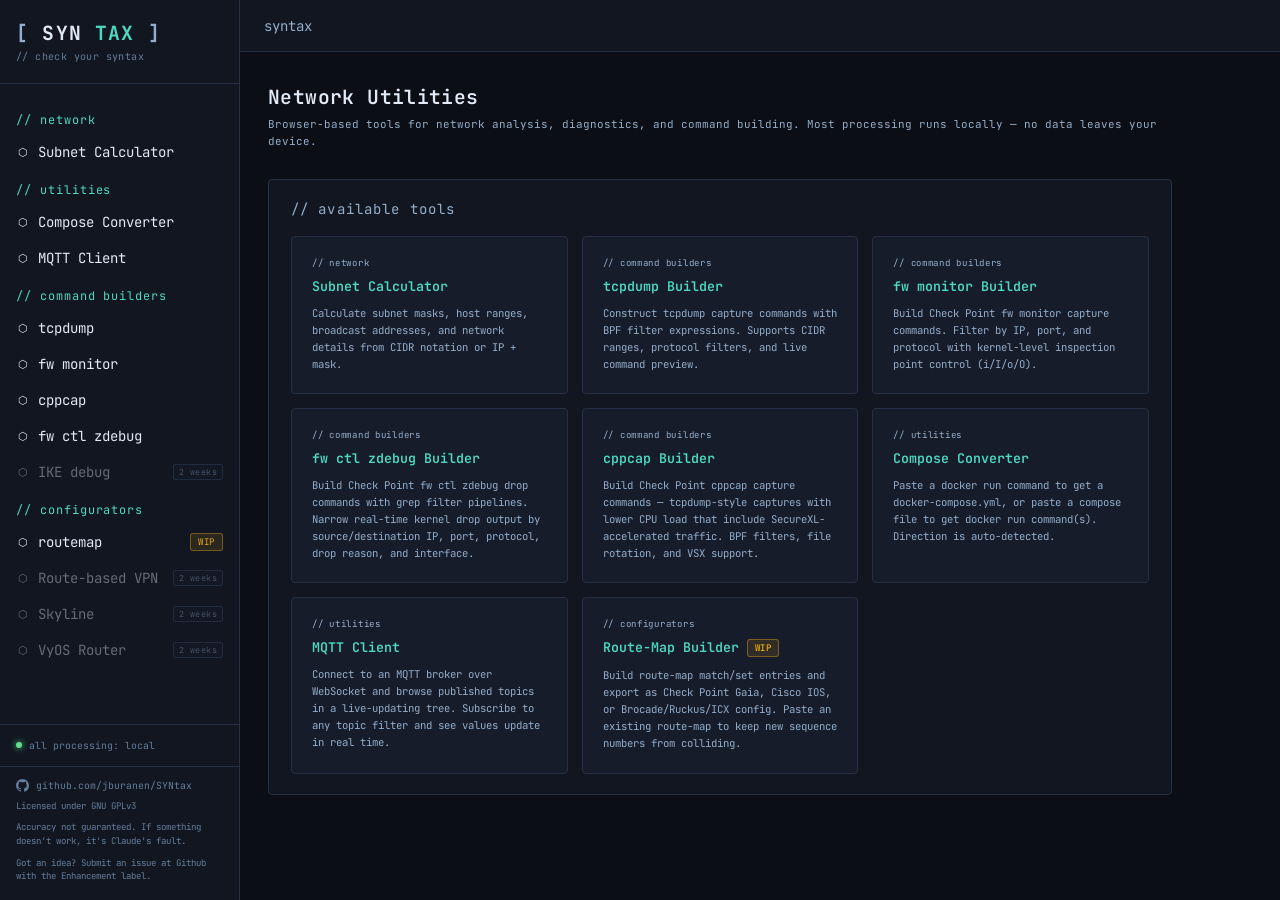
==== commit 64797b83: "Rebrand: NetTools is now SYNtax Default branding renamed across the project: sidebar logo [SYN][TAX]" ====
--- a/html/index.html
+++ b/html/index.html
@@ -4,7 +4,7 @@
   <meta charset="UTF-8" />
   <meta name="viewport" content="width=device-width, initial-scale=1.0" />
   <link rel="icon" type="image/svg+xml" href="favicon.svg" />
-  <title>NetTools — Browser-Based Network Utilities</title>
+  <title>SYNtax — Browser-Based Network Utilities</title>
   <link rel="preconnect" href="https://fonts.googleapis.com" />
   <link rel="preconnect" href="https://fonts.gstatic.com" crossorigin />
   <link href="https://fonts.googleapis.com/css2?family=JetBrains+Mono:wght@300;400;500;600;700&display=swap" rel="stylesheet" />
@@ -20,7 +20,7 @@
       <div class="topbar-left">
         <button class="sidebar-toggle" id="sidebarToggle" aria-label="Toggle sidebar">☰</button>
         <div class="breadcrumb">
-          <span class="bc-root">nettools</span>
+          <span class="bc-root">syntax</span>
         </div>
       </div>
     </header>
@@ -41,56 +41,48 @@
               <div class="tool-card-section">// network</div>
               <div class="tool-card-name">Subnet Calculator</div>
               <div class="tool-card-desc">Calculate subnet masks, host ranges, broadcast addresses, and network details from CIDR notation or IP + mask.</div>
-              <div class="tool-card-arrow">→ open tool</div>
             </a>
 
             <a href="tcpdump.html" class="tool-card">
               <div class="tool-card-section">// command builders</div>
               <div class="tool-card-name">tcpdump Builder</div>
               <div class="tool-card-desc">Construct tcpdump capture commands with BPF filter expressions. Supports CIDR ranges, protocol filters, and live command preview.</div>
-              <div class="tool-card-arrow">→ open tool</div>
             </a>
 
             <a href="fw-monitor.html" class="tool-card">
               <div class="tool-card-section">// command builders</div>
               <div class="tool-card-name">fw monitor Builder</div>
               <div class="tool-card-desc">Build Check Point fw monitor capture commands. Filter by IP, port, and protocol with kernel-level inspection point control (i/I/o/O).</div>
-              <div class="tool-card-arrow">→ open tool</div>
             </a>
 
             <a href="fw-zdebug.html" class="tool-card">
               <div class="tool-card-section">// command builders</div>
               <div class="tool-card-name">fw ctl zdebug Builder</div>
               <div class="tool-card-desc">Build Check Point fw ctl zdebug drop commands with grep filter pipelines. Narrow real-time kernel drop output by source/destination IP, port, protocol, drop reason, and interface.</div>
-              <div class="tool-card-arrow">→ open tool</div>
             </a>
 
             <a href="cppcap.html" class="tool-card">
               <div class="tool-card-section">// command builders</div>
               <div class="tool-card-name">cppcap Builder</div>
               <div class="tool-card-desc">Build Check Point cppcap capture commands — tcpdump-style captures with lower CPU load that include SecureXL-accelerated traffic. BPF filters, file rotation, and VSX support.</div>
-              <div class="tool-card-arrow">→ open tool</div>
             </a>
 
             <a href="compose-converter.html" class="tool-card">
               <div class="tool-card-section">// utilities</div>
               <div class="tool-card-name">Compose Converter</div>
               <div class="tool-card-desc">Paste a docker run command to get a docker-compose.yml, or paste a compose file to get docker run command(s). Direction is auto-detected.</div>
-              <div class="tool-card-arrow">→ open tool</div>
             </a>
 
             <a href="mqtt.html" class="tool-card">
               <div class="tool-card-section">// utilities</div>
               <div class="tool-card-name">MQTT Client</div>
               <div class="tool-card-desc">Connect to an MQTT broker over WebSocket and browse published topics in a live-updating tree. Subscribe to any topic filter and see values update in real time.</div>
-              <div class="tool-card-arrow">→ open tool</div>
             </a>
 
             <a href="routemap.html" class="tool-card">
               <div class="tool-card-section">// configurators</div>
               <div class="tool-card-name">Route-Map Builder <span class="wip-badge">WIP</span></div>
               <div class="tool-card-desc">Build route-map match/set entries and export as Check Point Gaia, Cisco IOS, or Brocade/Ruckus/ICX config. Paste an existing route-map to keep new sequence numbers from colliding.</div>
-              <div class="tool-card-arrow">→ open tool</div>
             </a>
 
           </div>
--- a/html/css/main.css
+++ b/html/css/main.css
@@ -1,10 +1,17 @@
 /* ============================================================
-   NetTools — Main Stylesheet
+   SYNtax — Main Stylesheet
    Theme: terminal / network diagnostics
    Font:  JetBrains Mono throughout
    ============================================================ */
 
-/* --- Tokens ------------------------------------------------ */
+/* --- Tokens ------------------------------------------------
+   ⚠ When served from Docker, /generated/theme.css loads AFTER
+   this file and re-declares the themeable tokens (colors,
+   --input-bg, --font, and every --fs-*) from .env — editing
+   them here has NO effect in the container. You MUST control
+   those via .env; their defaults live in
+   docker/40-nettools-config.sh and must mirror this block.
+   The values below only apply when running without Docker. */
 :root {
   --bg-base:       #0b0e14;
   --bg-surface:    #111620;
@@ -34,14 +41,15 @@
 
   --font: 'JetBrains Mono', 'Fira Code', 'Consolas', monospace;
 
-  /* Text-size roles — overridable via .env (see /generated/theme.css).
+  /* Text-size roles — in Docker these MUST be set via .env
+     (TEXT_*_SIZE vars); /generated/theme.css overrides them.
      --fs-base drives the root font-size, so it scales all rem-based
      text; the role tokens below fine-tune individual text roles. */
   --fs-base:  14px;
   --fs-title: 1.4rem;
   --fs-body:  0.9rem;
   --fs-label: 0.85rem;
-  --fs-small: 0.7rem;
+  --fs-small: 1rem;
   --fs-nav:   1rem;
 }
 
@@ -949,15 +957,6 @@
   margin-top: 4px;
 }
 
-.tool-card-arrow {
-  font-size: 0.72rem;
-  color: var(--text-muted);
-  margin-top: auto;
-  padding-top: 14px;
-  transition: color 0.15s;
-}
-.tool-card:hover .tool-card-arrow { color: var(--cyan); }
-
 /* --- Compose Converter ------------------------------------ */
 
 .compose-input {
